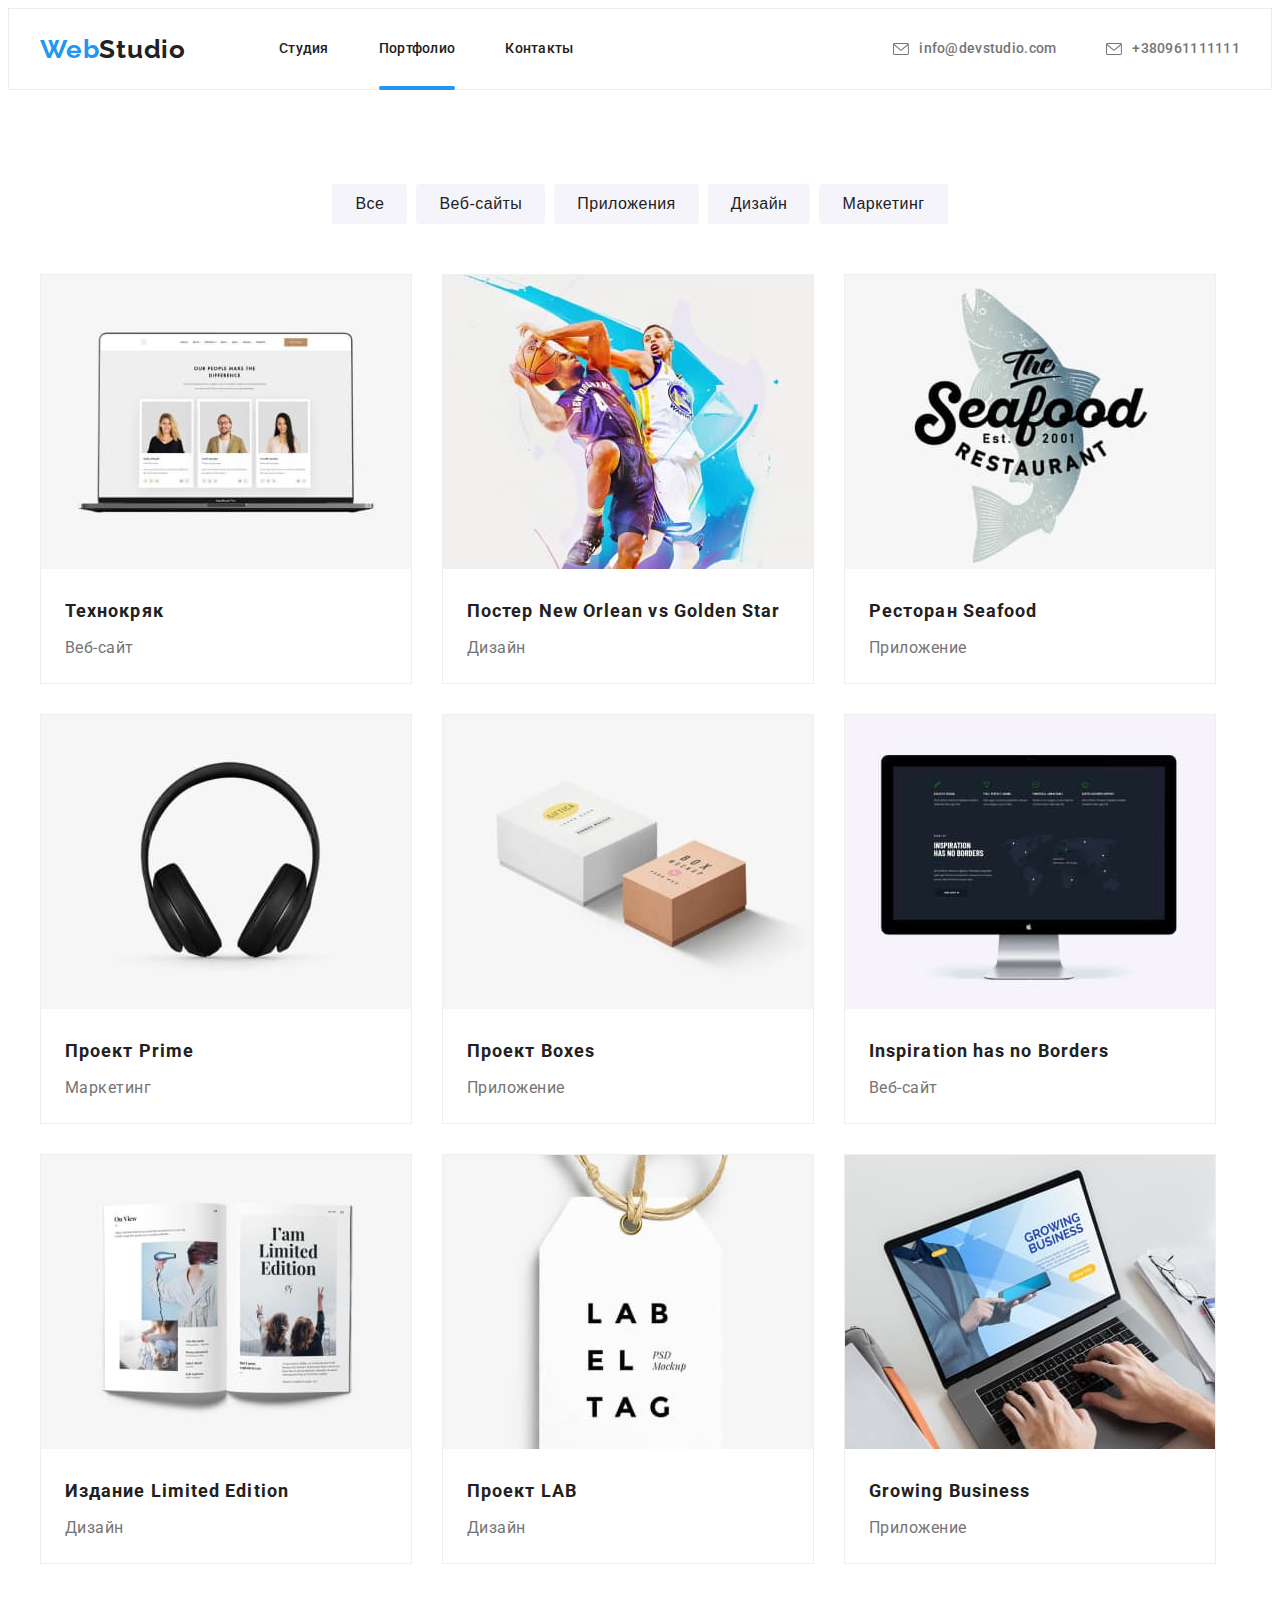
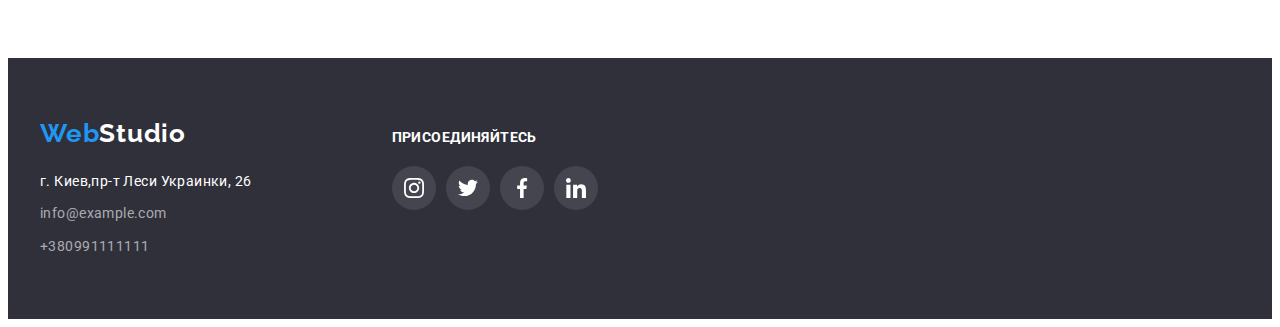
==== portfolio.html @ 0b971e5b "Copy past files." ====
<!DOCTYPE html>
<html lang="ru">

<head>
  <meta charset="UTF-8" />
  <meta http-equiv="X-UA-Compatible" content="IE=edge" />
  <meta name="viewport" content="width=device-width, initial-scale=1.0" />
  <title lang="ru">Портфолио</title>
  <link rel="stylesheet" href="https://cdnjs.cloudflare.com/ajax/libs/modern-normalize/1.1.0/modern-normalize.min.css"
    integrity="sha512-wpPYUAdjBVSE4KJnH1VR1HeZfpl1ub8YT/NKx4PuQ5NmX2tKuGu6U/JRp5y+Y8XG2tV+wKQpNHVUX03MfMFn9Q=="
    crossorigin="anonymous" referrerpolicy="no-referrer" />
  <link rel="preconnect" href="https://fonts.googleapis.com" />
  <link rel="preconnect" href="https://fonts.gstatic.com" crossorigin />
  <link href="https://fonts.googleapis.com/css2?family=Raleway:wght@700&family=Roboto:wght@400;500;700;900&display=swap"
    rel="stylesheet" />
  <link rel="stylesheet" href="./css/style.css" />
</head>

<body>
  <!----------------------HEADER---------------------------->
  <header class="header">
    <div class="container">
      <nav class="header-navigation">
        <a class="header-logo link" href="index.html">Web<span class="header-logo-studio">Studio</span></a>
        <ul class="header-list list">
          <li class="header-item">
            <a class="header-link link" href="index.html">Студия</a>
          </li>
          <li class="header-item">
            <a class="header-link link current" href="portfolio.html">Портфолио</a>
          </li>
          <li class="header-item">
            <a class="header-link link" href="">Контакты</a>
          </li>
        </ul>
      </nav>
      <ul class="header-right list">
        <li class="header-right-icon">
          <a href="mailto:info@example.com" class="header-right-link header-link link">
            <svg class="header-right-icon-svg" width="16px" height="12">
              <use href="./images/icon/icons.svg#icon-envelope"></use>
            </svg>
            info@devstudio.com
          </a>
        </li>
        <li class="header-right-icon">
          <a class="header-right-link header-link link" href="tel:+380991111111">
            <svg class="header-right-icon-svg" width="16" height="12">
              <use href="./images/icon/icons.svg#icon-envelope"></use>
            </svg>
            +380961111111</a>
        </li>
      </ul>
    </div>
  </header>


  <main>
    <section class="section">
      <div class="container">
        <h1 hidden>Портфолио</h1>
        <!----------------------PORTFOLIO - FILTER--------------------------->
        <div class="portfolio-filter">
          <ul class="portfolio-list list">
            <li class="portfolio-item">
              <button class="portfolio-filter-btn" type="button">Все</button>
            </li>
            <li class="portfolio-item">
              <button class="portfolio-filter-btn" type="button">
                Веб-сайты
              </button>
            </li>
            <li class="portfolio-item">
              <button class="portfolio-filter-btn" type="button">
                Приложения
              </button>
            </li>
            <li class="portfolio-item">
              <button class="portfolio-filter-btn" type="button">Дизайн</button>
            </li>
            <li class="portfolio-item">
              <button class="portfolio-filter-btn" type="button">
                Маркетинг
              </button>
            </li>
          </ul>
        </div>

        <!----------------------PORTFOLIO - PROJECTS--------------------------->
        <div class="portfolio-container">
          <ul class="portfolio-projects-list list">
            <li class="portfolio-projects-item">
              <a class="portfolio-projects-link link">
                <div class="portfolio-projects-overlay">
                  <img src="./images/port/port-tech.jpg" alt="Ноутбук с картинками" width="370" height="294" />
                  <p class="portfolio-projects-overlay-title">Технокряк это современная площадка распространения
                    коронавируса. Компании используют эту платформу для цифрового
                    шпионажа и атак на защищённые сервера конкурентов.</p>
                </div>
                <div class="portfolio-projects-des">
                  <h2 class="portfolio-projects-title">Технокряк</h2>
                  <p class="portfolio-projects-description">Веб-сайт</p>
                </div>
              </a>
            </li>
            <li class="portfolio-projects-item">
              <a class="portfolio-projects-link link">
                <div class="portfolio-projects-overlay">
                  <img src="./images/port/port-bask.jpg" alt="Баскетболисти с мячом на постере" width="370"
                    height="294" />
                  <p class="portfolio-projects-overlay-title">Технокряк это современная площадка распространения
                    коронавируса. Компании используют эту платформу для цифрового
                    шпионажа и атак на защищённые сервера конкурентов.</p>
                </div>
                <div class="portfolio-projects-des">
                  <h2 class="portfolio-projects-title">
                    Постер New Orlean vs Golden Star
                  </h2>
                  <p class="portfolio-projects-description">Дизайн</p>
                </div>
              </a>
            </li>
            <li class="portfolio-projects-item">
              <a class="portfolio-projects-link link">
                <div class="portfolio-projects-overlay">
                  <img src="./images/port/port-seafood.jpg" alt="Логотип ресторану" width="370" height="294" />
                  <p class="portfolio-projects-overlay-title">Технокряк это современная площадка распространения
                    коронавируса. Компании используют эту платформу для цифрового
                    шпионажа и атак на защищённые сервера конкурентов.</p>
                </div>
                <div class="portfolio-projects-des">
                  <h2 class="portfolio-projects-title">Ресторан Seafood</h2>
                  <p class="portfolio-projects-description">Приложение</p>
                </div>
              </a>
            </li>
            <li class="portfolio-projects-item">
              <a class="portfolio-projects-link link">
                <div class="portfolio-projects-overlay">
                  <img src="./images/port/port-head.jpg" alt="Наушники" width="370" height="294" />
                  <p class="portfolio-projects-overlay-title">Технокряк это современная площадка распространения
                    коронавируса. Компании используют эту платформу для цифрового
                    шпионажа и атак на защищённые сервера конкурентов.</p>
                </div>
                <div class="portfolio-projects-des">
                  <h2 class="portfolio-projects-title">Проект Prime</h2>
                  <p class="portfolio-projects-description">Маркетинг</p>
                </div>
              </a>
            </li>
            <li class="portfolio-projects-item">
              <a class="portfolio-projects-link link">
                <div class="portfolio-projects-overlay">
                  <img src="./images/port/port-box.jpg" alt="Две коробки" width="370" height="294" />
                  <p class="portfolio-projects-overlay-title">Технокряк это современная площадка распространения
                    коронавируса. Компании используют эту платформу для цифрового
                    шпионажа и атак на защищённые сервера конкурентов.</p>
                </div>
                <div class="portfolio-projects-des">
                  <h2 class="portfolio-projects-title">Проект Boxes</h2>
                  <p class="portfolio-projects-description">Приложение</p>
                </div>
              </a>
            </li>
            <li class="portfolio-projects-item">
              <a class="portfolio-projects-link link">
                <div class="portfolio-projects-overlay">
                  <img src="./images/port/port-comp.jpg" alt="Монитор компютера" width="370" height="294" />
                  <p class="portfolio-projects-overlay-title">Технокряк это современная площадка распространения
                    коронавируса. Компании используют эту платформу для цифрового
                    шпионажа и атак на защищённые сервера конкурентов.</p>
                </div>
                <div class="portfolio-projects-des">
                  <h2 class="portfolio-projects-title" lang="en">
                    Inspiration has no Borders
                  </h2>
                  <p class="portfolio-projects-description">Веб-сайт</p>
                </div>
              </a>
            </li>
            <li class="portfolio-projects-item">
              <a class="portfolio-projects-link link">
                <div class="portfolio-projects-overlay">
                  <img src="./images/port/port-book.jpg" alt="Розгорнутая книга" width="370" height="294" />
                  <p class="portfolio-projects-overlay-title">Технокряк это современная площадка распространения
                    коронавируса. Компании используют эту платформу для цифрового
                    шпионажа и атак на защищённые сервера конкурентов.</p>
                </div>
                <div class="portfolio-projects-des">
                  <h2 class="portfolio-projects-title" lang="en">
                    Издание Limited Edition
                  </h2>
                  <p class="portfolio-projects-description">Дизайн</p>
                </div>
              </a>
            </li>
            <li class="portfolio-projects-item">
              <a class="portfolio-projects-link link">
                <div class="portfolio-projects-overlay">
                  <img src="./images/port/port-lab.jpg" alt="Розгорнутая книга" width="370" height="294" />
                  <p class="portfolio-projects-overlay-title">Технокряк это современная площадка распространения
                    коронавируса. Компании используют эту платформу для цифрового
                    шпионажа и атак на защищённые сервера конкурентов.</p>
                </div>
                <div class="portfolio-projects-des">
                  <h2 class="portfolio-projects-title" lang="en">
                    Проект LAB
                  </h2>
                  <p class="portfolio-projects-description">Дизайн</p>
                </div>
              </a>
            </li>
            <li class="portfolio-projects-item">
              <a class="portfolio-projects-link link">
                <div class="portfolio-projects-overlay">
                  <img src="./images/port/port-grow.jpg" alt="Ноутбук с брайзером" width="370" height="294" />
                  <p class="portfolio-projects-overlay-title">Технокряк это современная площадка распространения
                    коронавируса. Компании используют эту платформу для цифрового
                    шпионажа и атак на защищённые сервера конкурентов.</p>
                </div>
                <div class="portfolio-projects-des">
                  <h2 class="portfolio-projects-title" lang="en">
                    Growing Business
                  </h2>
                  <p class="portfolio-projects-description">Приложение</p>
                </div>
              </a>
            </li>
          </ul>
        </div>
      </div>
      </div>
    </section>
  </main>
  <!----------------------FOOTER-------------------------->
  <footer class="footer">
    <div class="container">
      <div class="footer-address">
        <h2 hidden lang="ru">Контакты</h2>
        <a class="footer-logo link" href="index.html">Web<span class="footer-logo-studio">Studio</span></a>
        <address class="address">
          <ul class="footer-list-address list">
            <li class="footer-item">
              <a class="footer-address link" href="https://goo.gl/maps/ysLMHzsxWUq1JGbp9" target="_blank"
                rel="noopener noreferrer">г. Киев,пр-т Леси Украинки, 26</a>
            </li>
            <li class="footer-item">
              <a class="footer-email link" href="mailto:info@example.com">info@example.com</a>
            </li>
            <li class="footer-item">
              <a class="footer-tel link" href="tel:+380991111111">+380991111111</a>
            </li>
          </ul>
        </address>
      </div>
      <div class="footer-social-media">
        <h3 class="footer-social-title">Присоединяйтесь</h3>
        <ul class="footer-socials list socials-list">
          <li class="footer-socials-item">
            <a href="#" class="footer-socials-link link">
              <svg class="footer-socials-link-icon" with="20" height="20">
                <use href="./images/icon/icons.svg#icon-instagram"></use>
              </svg>
            </a>
          </li>
          <li class="footer-socials-item">
            <a href="#" class="footer-socials-link link">
              <svg class="footer-socials-link-icon" with="20" height="20">
                <use href="./images/icon/icons.svg#icon-twitter"></use>
              </svg>
            </a>
          </li>
          <li class="footer-socials-item">
            <a href="#" class="footer-socials-link link">
              <svg class="footer-socials-link-icon" with="20" height="20">
                <use href="./images/icon/icons.svg#icon-facebook"></use>
              </svg>
            </a>
          </li>
          <li class="footer-socials-item">
            <a href="#" class="footer-socials-link link">
              <svg class="footer-socials-link-icon" with="20" height="20">
                <use href="./images/icon/icons.svg#icon-linkedin"></use>
              </svg>
            </a>
          </li>
        </ul>
      </div>
    </div>
  </footer>
</body>

</html>
---- css/style.css ----
:root {
  --main-title-color: #ffffff;
  --secondary-title-color: #212121;
  --main-text-color: #757575;
  --accent-color: #2196f3;
  --line-bg-color: #ffffff;
  --bg-color: #2f303a;
  --section-whatdo-color: #e5e5e5;
  --section-ourteam-color: #f5f4fa;
  --only-white-color: #ffffff;
  --icon-first-color: #afb1b8;
  --modal-window-bd: rgba(0, 0, 0, 0.2);
  --what-to-do-card-bg: rgba(47, 48, 58, 0.8);
  --bc-social-icon-footer: rgba(255, 255, 255, 0.1);
  --portfolio-card-color: rgba(33, 150, 243, 0.9);
  --bg-hero-gradient: rgba(47, 48, 58, 0.4);
  --cards-shadow: 0px 1px 1px rgba(0, 0, 0, 0.12),
    0px 4px 4px rgba(0, 0, 0, 0.06), 1px 4px 6px rgba(0, 0, 0, 0.16);
}

body {
  font-family: "Roboto", sans-serif;
}

.container {
  width: 1200px;
  padding-left: 15px;
  padding-right: 15px;
  margin: 0 auto;
}

.section {
  padding-top: 94px;
  padding-bottom: 94px;
}

.container-header {
  padding-top: 0;
  padding-bottom: 0;
}

.container-pading-non {
  padding-top: 0;
}

p,
h1,
h2,
h3,
h4,
h5,
h6 {
  margin-top: 0;
  margin-bottom: 0;
}

.header-link.link.current::after {
  content: "";
  position: absolute;
  bottom: -1px;
  left: 0;
  width: 100%;
  height: 4px;
  border-radius: 2px;
  background-color: var(--accent-color);
}

ul {
  margin-top: 0;
  margin-bottom: 0;
  padding-left: 0;
}

.list {
  list-style: none;
}
.link {
  text-decoration: none;
}

/*----------------------HEADER----------------------------*/
.header {
  background: var(--line-bg-color);
  border: 1px solid #ececec;
}
.header .container {
  display: flex;
  align-items: center;
}

.header-navigation {
  display: flex;
  align-items: center;
}

.header-list {
  display: flex;
}
.header-item {
  position: relative;
}

.header-item:not(:last-child) {
  margin-right: 50px;
}

.header-logo {
  font-family: Raleway;
  font-style: normal;
  font-weight: bold;
  font-size: 26px;
  line-height: 1.19;
  letter-spacing: 0.03em;
  color: var(--accent-color);
  margin-right: 93px;
}
.header-logo-studio {
  font-family: Raleway;
  font-style: normal;
  font-weight: bold;
  font-size: 26px;
  line-height: 1.19;
  letter-spacing: 0.03em;
  color: var(--secondary-title-color);
}

.header-link {
  display: inline-block;
  font-weight: 500;
  font-size: 14px;
  line-height: 1.14;
  letter-spacing: 0.02em;
  color: var(--secondary-title-color);
  padding-top: 32px;
  padding-bottom: 32px;
  transition: color 250ms cubic-bezier(0.4, 0, 0.2, 1);
}
.header-link:hover,
.header-link:focus {
  color: var(--accent-color);
}

.header-right {
  display: flex;
  margin-left: auto;
}

.header-right > .header-right-icon:not(:last-child) {
  margin-right: 50px;
}

.header-right-link {
  display: flex;
  align-items: center;
  transition: color 250ms cubic-bezier(0.4, 0, 0.2, 1);
}

.header-right .header-right-link {
  color: var(--main-text-color);
}

.header-right-link:hover,
.header-right-link:focus {
  color: var(--accent-color);
}

.header-right-icon-svg {
  margin-right: 10px;
  fill: currentColor;
}

.header-mail {
  display: block;
  font-weight: 500;
  font-size: 14px;
  line-height: 1.14;
  letter-spacing: 0.02em;
  color: var(--main-text-color);
  margin-right: 50px;
  padding-top: 32px;
  padding-bottom: 32px;
}
.header-mail:hover,
.header-mail:focus {
  color: var(--accent-color);
}

.header-tel {
  display: block;
  font-weight: 500;
  font-size: 14px;
  line-height: 1.14;
  letter-spacing: 0.02em;
  color: var(--main-text-color);
  padding-top: 32px;
  padding-bottom: 32px;
}

/*----------------------HERO----------------------------*/

.hero {
  background: linear-gradient(var(--bg-hero-gradient), var(--bg-hero-gradient)),
    url(../images/hero/hero.jpg);
  background-color: var(--bg-color);
  max-width: 1600px;
  height: 600px;
  text-align: center;
  padding-top: 200px;
  padding-bottom: 200px;
  background-repeat: no-repeat;
  background-position: center;
  background-size: cover;
  margin: 0 auto;
}

.hero-title {
  font-weight: 900;
  font-size: 44px;
  line-height: 1.36;
  text-align: center;
  letter-spacing: 0.06em;
  text-transform: uppercase;
  color: var(--only-white-color);
  margin-bottom: 30px;
}

.hero-button {
  font-family: "Roboto";
  font-weight: bold;
  font-size: 16px;
  line-height: 1.87;
  text-align: center;
  letter-spacing: 0.06em;
  color: var(--only-white-color);
  padding: 10px 32px 10px 32px;
}
.btn {
  background: var(--accent-color);
  border-radius: 4px;
  border: 1px solid transparent;
}
.btn {
  cursor: pointer;
}
/*----------------------FEATURE----------------------------*/
.feature {
  padding-top: 94px;
  padding-bottom: 94px;
}
.feature-list {
  display: flex;
  align-items: center;
}

.feature-item {
  width: 270px;
  display: flex;
  flex-direction: column;
}
.feature-item:not(:last-child) {
  margin-right: 30px;
}
.feature-item-block {
  display: flex;
  align-items: center;
  background-color: #f5f4fa;
  margin-bottom: 30px;
  height: 120px;
}
.feature-item-icon {
  border-radius: 4px;
}

.feature-title {
  font-weight: bold;
  font-size: 14px;
  line-height: 16px;
  letter-spacing: 0.03em;
  text-transform: uppercase;
  color: var(--secondary-title-color);
  padding-bottom: 10px;
}
.feature-content {
  font-weight: normal;
  font-size: 14px;
  line-height: 1.71;
  letter-spacing: 0.03em;
  color: var(--main-text-color);
}

/*---------------WHAT TO DO---------------*/
.whatdo {
  padding-bottom: 94px;
}
.whatdo-list {
  display: flex;
}

.whatdo-item:not(:last-child) {
  margin-right: 30px;
}

.whatdo-title {
  font-weight: bold;
  font-size: 36px;
  line-height: 1.16;
  text-align: center;
  letter-spacing: 0.03em;
  color: var(--secondary-title-color);
  margin-bottom: 50px;
}

.whatdo-item {
  position: relative;
}

.whatdo-img {
  display: block;
  max-width: 100%;
  height: auto;
}

.whatdo-item-title {
  font-weight: bold;
  font-size: 14px;
  line-height: 1.14;
  text-align: center;
  letter-spacing: 0.03em;
  text-transform: uppercase;
  color: var(--only-white-color);
}

.whatdo-item-block {
  position: absolute;
  bottom: 0;
  width: 100%;
  display: flex;
  height: 70px;
  align-items: center;
  justify-content: center;
  background-color: var(--what-to-do-card-bg);
}

/*---------------OURTEAM------------------*/
.ourteam {
  background: var(--section-ourteam-color);
  padding-top: 94px;
  padding-bottom: 94px;
}
.ourteam-title {
  font-weight: bold;
  font-size: 36px;
  line-height: 1.16;
  text-align: center;
  letter-spacing: 0.03em;
  color: var(--secondary-title-color);
}

.ourteam-list {
  display: flex;
  padding-top: 50px;
}

.ourteam-item:not(:last-child) {
  margin-right: 30px;
}

.ourteam-item {
  background-color: var(--only-white-color);
}
.ourteam-img {
  border-radius: 0px;
}

.ourteam-description {
  padding-top: 30px;
  padding-bottom: 30px;
  box-shadow: var(--cards-shadow);
}

.ourteam-people {
  font-weight: 500;
  font-size: 16px;
  line-height: 1.18;
  text-align: center;
  letter-spacing: 0.03em;
  color: var(--secondary-title-color);
  padding-bottom: 10px;
}

.ourteam-position {
  font-weight: normal;
  font-size: 16px;
  line-height: 1.18;
  text-align: center;
  letter-spacing: 0.03em;
  color: var(--main-text-color);
  margin-bottom: 16px;
}

.socials-list {
  display: flex;
  justify-content: center;
}

.social-item {
  width: 44px;
  height: 44px;
}

.social-item:not(:last-child) {
  margin-right: 10px;
}

.social-link {
  width: 100%;
  height: 100%;
  display: flex;
  align-items: center;
  justify-content: center;
  border-radius: 50%;
  fill: #afb1b8;
  transition: background-color 250ms cubic-bezier(0.4, 0, 0.2, 1);
}

.social-link:hover,
.social-link:focus {
  background-color: var(--accent-color);
}

.social-link-icon {
  transition: fill 250ms cubic-bezier(0.4, 0, 0.2, 1);
}

.social-link:hover .social-link-icon,
.social-link:focus .social-link-icon {
  fill: var(--only-white-color);
}

/*---------------CUSTOMERS-----------*/
.customers {
  padding-top: 94px;
  padding-bottom: 94px;
}

.customers-title {
  font-weight: bold;
  font-size: 36px;
  line-height: 42px;
  text-align: center;
  letter-spacing: 0.03em;
  color: var(--secondary-title-color);
  margin-bottom: 50px;
}

.customers-list {
  display: flex;
  justify-content: center;
  align-items: center;
}

.customers-item:not(:last-child) {
  margin-right: 30px;
}

.customers-link {
  display: flex;
  justify-content: center;
  align-items: center;
  width: 170px;
  height: 92px;
  border: 1px solid var(--icon-first-color);
  border-radius: 4px;
  cursor: pointer;
  transition: border-color 250ms cubic-bezier(0.4, 0, 0.2, 1);
}
.customers-link-icon {
  fill: var(--icon-first-color);
  transition: fill 250ms cubic-bezier(0.4, 0, 0.2, 1);
}

.customers-link:hover,
.customers-link:focus {
  border-color: var(--accent-color);
  fill: var(--accent-color);
}
.customers-link-icon:focus,
.customers-link-icon:hover {
  fill: var(--accent-color);
  border-color: var(--accent-color);
}

.customers-link:hover .customers-link-icon,
.customers-link:focus .customers-link-icon {
  fill: var(--accent-color);
}

/*---------------FOOTER---------------*/

.footer {
  background: var(--bg-color);
  padding-top: 60px;
  padding-bottom: 60px;
}

.footer-logo {
  font-family: Raleway;
  font-style: normal;
  font-weight: bold;
  font-size: 26px;
  line-height: 1.19;
  letter-spacing: 0.03em;
  color: var(--accent-color);
}

.footer-logo-studio {
  font-family: Raleway;
  font-style: normal;
  font-weight: bold;
  font-size: 26px;
  line-height: 1.19;
  letter-spacing: 0.03em;
  color: var(--only-white-color);
}

.footer-list-address {
  margin-top: 20px;
}

.footer-item {
  margin-top: 9px;
}

.footer-address {
  font-style: normal;
  font-weight: normal;
  font-size: 14px;
  line-height: 1.71;
  letter-spacing: 0.03em;
  color: var(--only-white-color);
}

.footer-address:hover,
.footer-address:focus {
  color: var(--accent-color);
}

.footer-email {
  font-style: normal;
  font-weight: normal;
  font-size: 14px;
  line-height: 1.71;
  letter-spacing: 0.03em;
  color: rgba(255, 255, 255, 0.6);
  margin-top: 9px;
  transition: color 250ms cubic-bezier(0.4, 0, 0.2, 1);
}
.footer-email:hover,
.footer-email:focus {
  color: var(--accent-color);
}

.footer-tel {
  font-style: normal;
  font-weight: normal;
  font-size: 14px;
  line-height: 1.71;
  letter-spacing: 0.03em;
  color: rgba(255, 255, 255, 0.6);
  transition: color 250ms cubic-bezier(0.4, 0, 0.2, 1);
}

.footer-tel:hover,
.footer-tel:focus {
  color: var(--accent-color);
}

/*-------------FOOTER - SOCIAL MEDIA-------------*/
.footer .container {
  display: flex;
  align-items: baseline;
}
.footer-address {
  margin-right: 70px;
}

.footer-social-title {
  font-weight: 700;
  line-height: 1.14;
  letter-spacing: 0.03em;
  text-transform: uppercase;
  color: var(--only-white-color);
  margin-bottom: 20px;
  font-size: 14px;
}
.footer-socials {
  display: flex;
  justify-content: center;
}

.footer-socials-item {
  width: 44px;
  height: 44px;
}

.footer-socials-item:not(:last-child) {
  margin-right: 10px;
}

.footer-socials-link {
  width: 100%;
  height: 100%;
  display: flex;
  align-items: center;
  justify-content: center;
  border-radius: 50%;
  fill: var(--only-white-color);
  background-color: var(--bc-social-icon-footer);
  transition: background-color 250ms cubic-bezier(0.4, 0, 0.2, 1);
}

.footer-socials-link:hover,
.footer-socials-link:focus {
  background-color: var(--accent-color);
  filter: drop-shadow(0px 4px 4px rgba(0, 0, 0, 0.25));
  border-radius: 50%;
}

.footer-socials-link-icon {
  transition: fill 250ms cubic-bezier(0.4, 0, 0.2, 1);
}

.footer-socials-link:hover .footer-socials-link-icon,
.footer-socials-link:focus .footer-socials-link-icon {
  fill: var(--only-white-color);
}

/*-------------------PORTFOLIO - FILTER--------------------------------*/

.portfolio-list {
  display: flex;
  justify-content: center;
}

.portfolio-item:not(:last-child) {
  margin-right: 9px;
}
.portfolio-filter-btn {
  background: var(--section-ourteam-color);
  border-radius: 4px;
  font-weight: 500;
  font-size: 16px;
  line-height: 1.62;
  text-align: center;
  letter-spacing: 0.03em;
  color: var(--secondary-title-color);
  padding: 6px 22px;
  border: 1px solid transparent;
  cursor: pointer;
  transition: background-color, color 250ms cubic-bezier(0.4, 0, 0.2, 1);
}

.portfolio-filter-btn:focus,
.portfolio-filter-btn:hover {
  background-color: var(--accent-color);
  color: var(--only-white-color);
}

/*-------------------PORTFOLIO - PROJECTS--------------------------------*/
.portfolio-container {
  margin-left: auto;
  margin-right: auto;
  width: 1200px;
}

.portfolio-projects-list {
  padding-top: 50px;
  display: flex;
  flex-wrap: wrap;
  margin-top: -30px;
  margin-left: -30px;
}

.portfolio-projects-item {
  background: var(--only-white-color);
  border: 1px solid #eeeeee;
  box-sizing: border-box;
  margin-top: 30px;
  margin-left: 30px;
  flex-basis: calc (100% / 3 - 30px);
}

.portfolio-projects-link {
  cursor: pointer;
}

.portfolio-projects-link.link {
  display: inline-block;
  width: 100%;
  height: 100%;
  transition: box-shadow 250ms cubic-bezier(0.4, 0, 0.2, 1);
}

.portfolio-projects-link:hover,
.portfolio-projects-link:focus {
  box-shadow: var(--cards-shadow);
}

.portfolio-projects-overlay {
  position: relative;
  overflow: hidden;
}

.portfolio-projects-overlay-title {
  position: absolute;
  top: 0;
  left: 0;
  height: 100%;
  overflow: auto;
  transform: translateY(100%);

  transition: transform 250ms cubic-bezier(0.4, 0, 0.2, 1);
  padding: 63px 24px;
  font-weight: normal;
  font-size: 18px;
  line-height: 1.56;
  letter-spacing: 0.03em;
  color: var(--only-white-color);
  background-color: var(--portfolio-card-color);
}

.portfolio-projects-link:hover .portfolio-projects-overlay-title {
  transform: translateY(0%);
}

.portfolio-projects-des {
  padding: 20px 24px;
}
.portfolio-projects-title {
  font-weight: bold;
  font-size: 18px;
  line-height: 2;
  letter-spacing: 0.06em;
  color: var(--secondary-title-color);
}
.portfolio-projects-description {
  font-weight: normal;
  font-size: 16px;
  line-height: 1.87;
  letter-spacing: 0.03em;
  color: var(--main-text-color);
  margin-top: 4px;
}

/*-------------PORTFOLIO - PROJECTS----------*/
.backdrop {
  position: fixed;
  top: 0;
  left: 0;
  width: 100%;
  height: 100%;
  background-color: var(--modal-window-bd);
  opacity: 1;
  transition: opacity 250ms cubic-bezier(0.4, 0, 0.2, 1);
}

.backdrop.is-hidden {
  opacity: 0;
  visibility: visible;
  pointer-events: none;
}
.modal {
  position: absolute;
  top: 50%;
  left: 50%;
  transform: translate(-50%, -50%);
  width: 528px;
  height: 581px;
  background-color: #fff;
}

.modal-close-button {
  position: absolute;
  top: 8px;
  right: 8px;
  width: 30px;
  height: 30px;
  border: 1px solid rgba(0, 0, 0, 0.1);
  border-radius: 50%;
  background-color: var(--only-white-color);
  cursor: pointer;
}

.modal-close-icon {
  position: absolute;
  top: 50%;
  left: 50%;
  transform: translate(-50%, -50%);
  width: 18px;
  height: 18px;
}
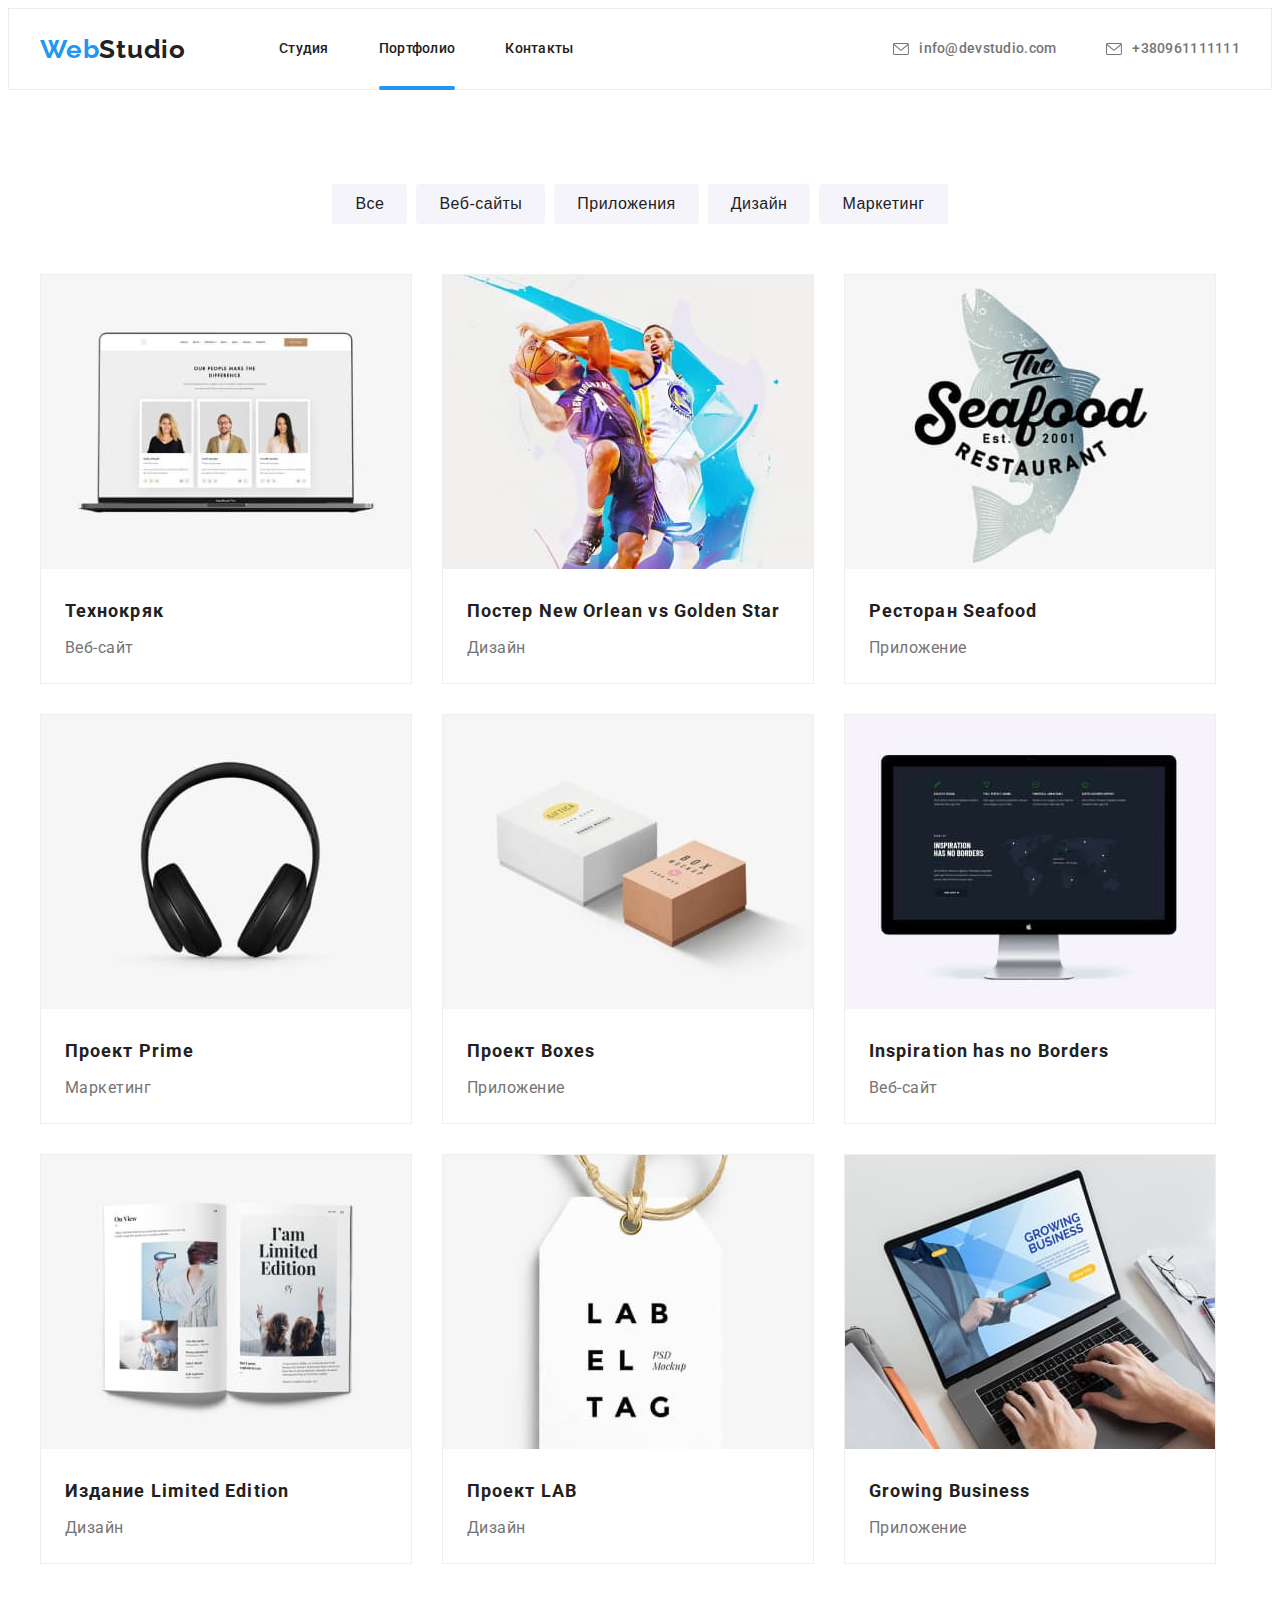
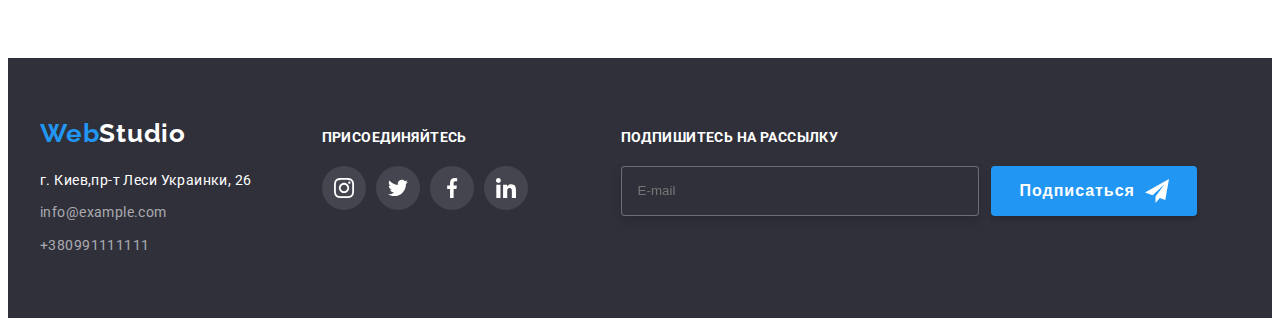
==== commit 9b282226: "The markup of the newsletter subscription form and all its elements in the footer has been completed" ====
--- a/portfolio.html
+++ b/portfolio.html
@@ -235,7 +235,7 @@
   <!----------------------FOOTER-------------------------->
   <footer class="footer">
     <div class="container">
-      <div class="footer-address">
+      <div class="footer-left-block">
         <h2 hidden lang="ru">Контакты</h2>
         <a class="footer-logo link" href="index.html">Web<span class="footer-logo-studio">Studio</span></a>
         <address class="address">
@@ -286,6 +286,20 @@
           </li>
         </ul>
       </div>
+      <div class="footer-malling">
+        <h3>Подпишитесь на рассылку</h3>
+        <form class="malling-submit">
+          <label class="malling-submit-label">
+            <input type="email" class="malling-form-input" name="mail" placeholder="E-mail" autocomplete="off">
+          </label>
+          <button type="submit" class="malling-form-button">
+            <span>Подписаться</span>
+            <svg width="24" height="24">
+              <use href="./images/icon/icons.svg#icon-send"></use>
+            </svg>
+          </button>
+        </form>
+      </div>
     </div>
   </footer>
 </body>
--- a/css/style.css
+++ b/css/style.css
@@ -576,12 +576,17 @@
 }
 
 /*-------------FOOTER - SOCIAL MEDIA-------------*/
+
 .footer .container {
   display: flex;
   align-items: baseline;
 }
-.footer-address {
+.footer-left-block {
   margin-right: 70px;
+}
+
+.footer-social-media {
+  margin-right: 93px;
 }
 
 .footer-social-title {
@@ -633,6 +638,69 @@
 .footer-socials-link:hover .footer-socials-link-icon,
 .footer-socials-link:focus .footer-socials-link-icon {
   fill: var(--only-white-color);
+}
+
+/*-------------FOOTER - MALLING-------------*/
+.footer h3 {
+  color: var(--main-title-color);
+  margin-bottom: 20px;
+  text-transform: uppercase;
+  font-size: 14px;
+  line-height: 1.14;
+  letter-spacing: 0.03em;
+  text-transform: uppercase;
+}
+
+.malling-submit {
+  display: flex;
+}
+
+.malling-submit-label {
+  display: flex;
+  flex-direction: column;
+}
+
+.malling-form-input {
+  margin-right: 12px;
+  padding-top: 15px;
+  padding-right: 16px;
+  padding-bottom: 15px;
+  padding-left: 16px;
+  width: 358px;
+  height: 50px;
+  color: rgba(255, 255, 255);
+  background-color: #2f303a;
+  border: 1px solid rgba(255, 255, 255, 0.3);
+  box-sizing: border-box;
+  filter: drop-shadow(0px 4px 4px rgba(0, 0, 0, 0.15));
+  border-radius: 4px;
+}
+
+.malling-form-button {
+  display: flex;
+  align-items: center;
+  text-align: center;
+  padding-top: 10px;
+  padding-right: 28px;
+  padding-bottom: 10px;
+  padding-left: 29px;
+  background-color: var(--accent-color);
+  color: var(--only-white-color);
+  background: var(--accent-color);
+  box-shadow: 0px 4px 4px rgb(0 0 0 / 15%);
+  border-radius: 4px;
+  font-weight: 700;
+  font-size: 16px;
+  line-height: 1.87;
+  letter-spacing: 0.06em;
+  border-radius: 4px;
+  border: none;
+}
+
+.malling-form-button svg {
+  margin-left: 10px;
+  background-color: var(--accent-color);
+  --color5: var(--only-white-color);
 }
 
 /*-------------------PORTFOLIO - FILTER--------------------------------*/
@@ -752,7 +820,7 @@
   margin-top: 4px;
 }
 
-/*-------------PORTFOLIO - PROJECTS----------*/
+/*-------------MODAL - WINDOW----------*/
 .backdrop {
   position: fixed;
   top: 0;
@@ -774,9 +842,13 @@
   top: 50%;
   left: 50%;
   transform: translate(-50%, -50%);
-  width: 528px;
-  height: 581px;
-  background-color: #fff;
+  min-width: 528px;
+  min-height: 581px;
+  padding: 40px;
+  box-shadow: 0px 1px 3px rgb(0 0 0 / 12%), 0px 1px 1px rgb(0 0 0 / 14%),
+    0px 2px 1px rgb(0 0 0 / 20%);
+  border-radius: 4px;
+  background-color: var(--main-title-color);
 }
 
 .modal-close-button {
@@ -799,3 +871,157 @@
   width: 18px;
   height: 18px;
 }
+
+.form {
+  display: flex;
+  flex-direction: column;
+}
+
+.form h2 {
+  margin-bottom: 12px;
+  font-weight: 700;
+  font-size: 20px;
+  line-height: 23px;
+  text-align: center;
+  letter-spacing: 0.03em;
+  color: var(--secondary-title-color);
+}
+
+.inputs {
+  margin-bottom: 20px;
+}
+
+.checkbox {
+  align-self: center;
+}
+.form-label {
+  position: relative;
+  display: flex;
+  flex-direction: column;
+  margin-bottom: 10px;
+}
+
+.form-label span {
+  margin-bottom: 4px;
+  font-weight: 400;
+  font-size: 12px;
+  line-height: 1.16;
+  letter-spacing: 0.01em;
+  color: var(--main-text-color);
+}
+
+.form-input {
+  padding-top: 12px;
+  padding-bottom: 12px;
+  padding-left: 42px;
+  border: 1px solid rgba(33, 33, 33, 0.2);
+  box-sizing: border-box;
+  border-radius: 4px;
+  cursor: pointer;
+  font-size: 16px;
+  transition-duration: 250ms;
+  transition-timing-function: cubic-bezier(0.4, 0, 0.2, 1);
+}
+
+.form-label svg {
+  position: absolute;
+  bottom: 13.5px;
+  left: 12px;
+  fill: var(--secondary-title-color);
+}
+
+.checkbox {
+  align-self: center;
+}
+
+.checkbox-label {
+  display: flex;
+  align-items: center;
+  margin-bottom: 30px;
+}
+.checkbox-input {
+  position: absolute;
+  width: 1px;
+  height: 1px;
+  margin: -1px;
+  border: 0;
+  padding: 0;
+  clip: rect(0 0 0 0);
+  overflow: hidden;
+}
+
+.checkbox-input + svg {
+  display: inline-block;
+  margin-right: 7px;
+  height: 15px;
+  width: 16px;
+  background-color: var(--only-white-color);
+
+  border-radius: 2px;
+  transition-duration: 250ms;
+  transition-timing-function: cubic-bezier(0.4, 0, 0.2, 1);
+}
+.checkbox span {
+  align-self: center;
+  font-weight: 400;
+  font-size: 14px;
+  line-height: 1.71;
+  letter-spacing: 0.03em;
+  color: var(--auxiliary-text-color);
+}
+.form-button {
+  display: flex;
+  align-items: center;
+  text-align: center;
+  padding-top: 10px;
+  padding-bottom: 10px;
+  background-color: var(--accent-color);
+  color: var(--main-title-color);
+  background: var(--accent-color);
+  box-shadow: 0px 4px 4px rgb(0 0 0 / 15%);
+  border-radius: 4px;
+  font-weight: 700;
+  font-size: 16px;
+  line-height: 1.87;
+  letter-spacing: 0.06em;
+  border-radius: 4px;
+  border: none;
+  align-self: center;
+  padding-right: 55px;
+  padding-left: 56px;
+}
+
+.form-button:hover,
+.form-button:focus {
+  background: var(--accent-color);
+  box-shadow: 0px 4px 4px rgb(0 0 0 / 15%);
+  border-radius: 4px;
+  cursor: pointer;
+}
+
+.modal input:focus,
+.modal textarea:focus {
+  border-color: var(--accent-color);
+  outline: none;
+  cursor: pointer;
+  transition-duration: 250ms;
+  transition-timing-function: cubic-bezier(0.4, 0, 0.2, 1);
+}
+
+.modal input:focus ~ svg {
+  fill: var(--accent-color);
+  cursor: pointer;
+  transition-duration: 250ms;
+  transition-timing-function: cubic-bezier(0.4, 0, 0.2, 1);
+}
+
+.checkbox-input:checked + svg {
+  background-color: var(--accent-color);
+  background-image: url(../images/icon/icon-check.svg);
+  background-size: contain;
+  background-origin: border-box;
+  border-color: transparent;
+  border-radius: 2px;
+  transition-duration: 250ms;
+  transition-timing-function: cubic-bezier(0.4, 0, 0.2, 1);
+}
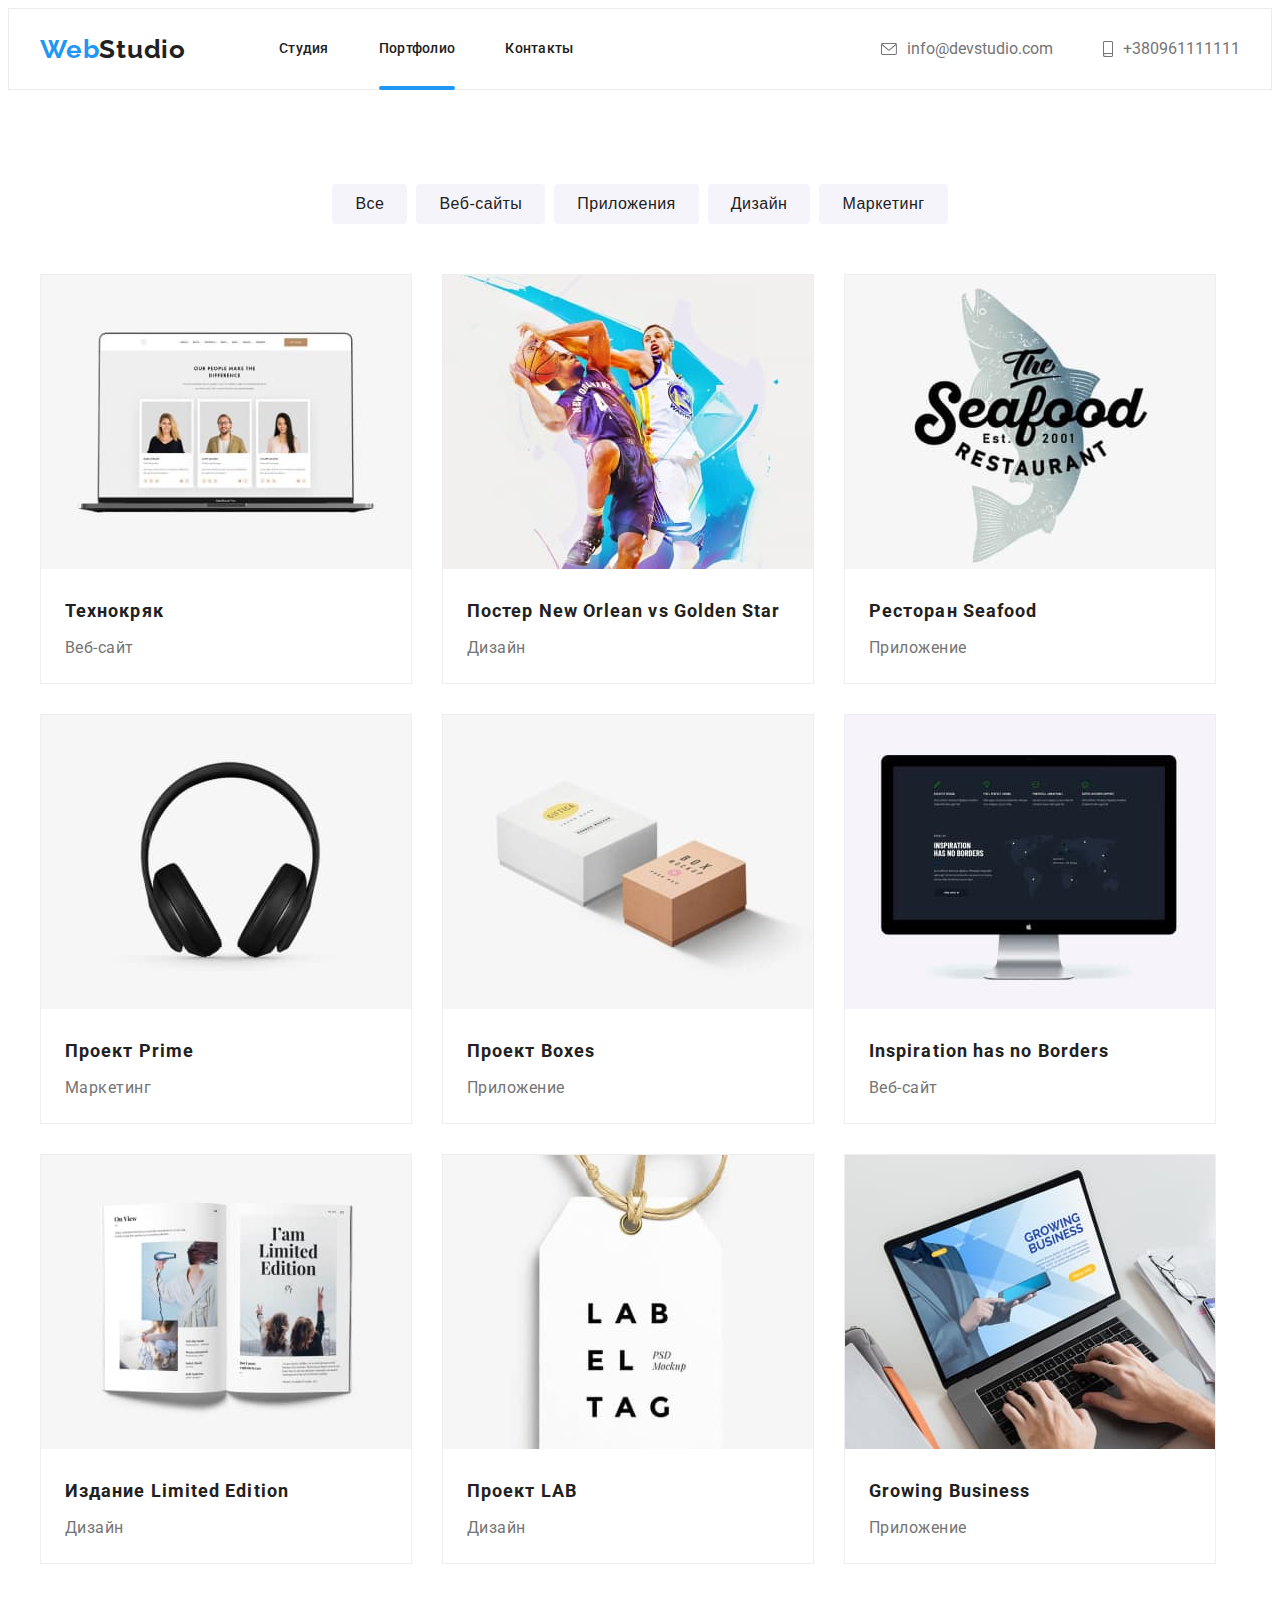
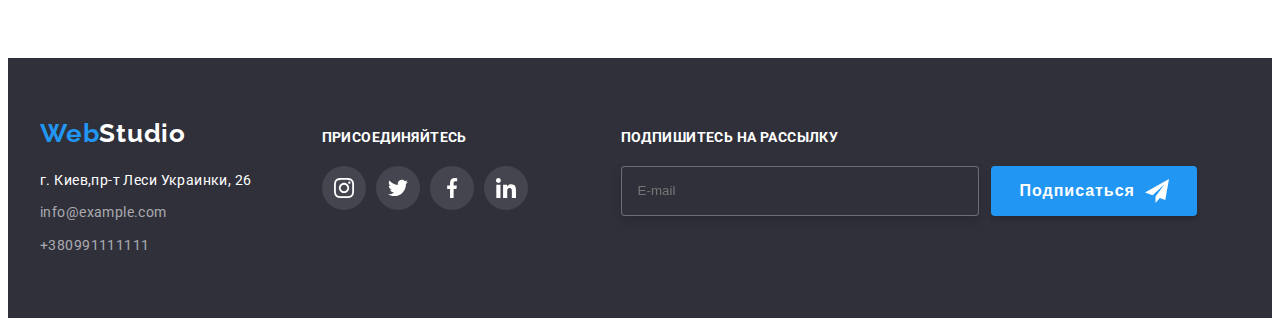
==== commit b5abc6eb: "Correct naming of block classes according to the BEM methodology." ====
--- a/portfolio.html
+++ b/portfolio.html
@@ -20,33 +20,33 @@
   <!----------------------HEADER---------------------------->
   <header class="header">
     <div class="container">
-      <nav class="header-navigation">
-        <a class="header-logo link" href="index.html">Web<span class="header-logo-studio">Studio</span></a>
-        <ul class="header-list list">
-          <li class="header-item">
-            <a class="header-link link" href="index.html">Студия</a>
-          </li>
-          <li class="header-item">
-            <a class="header-link link current" href="portfolio.html">Портфолио</a>
-          </li>
-          <li class="header-item">
-            <a class="header-link link" href="">Контакты</a>
+      <nav class="navigation">
+        <a class="navigation__logo link" href="index.html">Web<span class="navigation__text">Studio</span></a>
+        <ul class="navigation__list list">
+          <li class="navigation__item">
+            <a class="navigation__link link" href="index.html">Студия</a>
+          </li>
+          <li class="navigation__item">
+            <a class="navigation__link link current" href="portfolio.html">Портфолио</a>
+          </li>
+          <li class="navigation__item">
+            <a class="navigation__link link" href="">Контакты</a>
           </li>
         </ul>
       </nav>
-      <ul class="header-right list">
-        <li class="header-right-icon">
-          <a href="mailto:info@example.com" class="header-right-link header-link link">
-            <svg class="header-right-icon-svg" width="16px" height="12">
+      <ul class="contact-nav list">
+        <li class="contact-nav__item">
+          <a href="mailto:info@example.com" class="contact-nav__link link">
+            <svg class="contact-nav__icon" width="16px" height="12">
               <use href="./images/icon/icons.svg#icon-envelope"></use>
             </svg>
             info@devstudio.com
           </a>
         </li>
-        <li class="header-right-icon">
-          <a class="header-right-link header-link link" href="tel:+380991111111">
-            <svg class="header-right-icon-svg" width="16" height="12">
-              <use href="./images/icon/icons.svg#icon-envelope"></use>
+        <li class="contact-nav__item">
+          <a class="contact-nav__link link" href="tel:+380991111111">
+            <svg class="contact-nav__icon" width="10" height="16">
+              <use href="./images/icon/icons.svg#icon-smartphone"></use>
             </svg>
             +380961111111</a>
         </li>
@@ -61,25 +61,25 @@
         <h1 hidden>Портфолио</h1>
         <!----------------------PORTFOLIO - FILTER--------------------------->
         <div class="portfolio-filter">
-          <ul class="portfolio-list list">
-            <li class="portfolio-item">
-              <button class="portfolio-filter-btn" type="button">Все</button>
-            </li>
-            <li class="portfolio-item">
-              <button class="portfolio-filter-btn" type="button">
+          <ul class="portfolio-filter__list list">
+            <li class="portfolio-filter__item">
+              <button class="portfolio-filter__btn" type="button">Все</button>
+            </li>
+            <li class="portfolio-filter__item">
+              <button class="portfolio-filter__btn" type="button">
                 Веб-сайты
               </button>
             </li>
-            <li class="portfolio-item">
-              <button class="portfolio-filter-btn" type="button">
+            <li class="portfolio-filter__item">
+              <button class="portfolio-filter__btn" type="button">
                 Приложения
               </button>
             </li>
-            <li class="portfolio-item">
-              <button class="portfolio-filter-btn" type="button">Дизайн</button>
-            </li>
-            <li class="portfolio-item">
-              <button class="portfolio-filter-btn" type="button">
+            <li class="portfolio-filter__item">
+              <button class="portfolio-filter__btn" type="button">Дизайн</button>
+            </li>
+            <li class="portfolio-filter__item">
+              <button class="portfolio-filter__btn" type="button">
                 Маркетинг
               </button>
             </li>
@@ -87,142 +87,142 @@
         </div>
 
         <!----------------------PORTFOLIO - PROJECTS--------------------------->
-        <div class="portfolio-container">
-          <ul class="portfolio-projects-list list">
-            <li class="portfolio-projects-item">
-              <a class="portfolio-projects-link link">
-                <div class="portfolio-projects-overlay">
+        <div class="portfolio__container">
+          <ul class="portfolio-projects__list list">
+            <li class="portfolio-projects__item">
+              <a class="portfolio-projects__link link">
+                <div class="portfolio-projects__overlay">
                   <img src="./images/port/port-tech.jpg" alt="Ноутбук с картинками" width="370" height="294" />
-                  <p class="portfolio-projects-overlay-title">Технокряк это современная площадка распространения
-                    коронавируса. Компании используют эту платформу для цифрового
-                    шпионажа и атак на защищённые сервера конкурентов.</p>
-                </div>
-                <div class="portfolio-projects-des">
-                  <h2 class="portfolio-projects-title">Технокряк</h2>
-                  <p class="portfolio-projects-description">Веб-сайт</p>
-                </div>
-              </a>
-            </li>
-            <li class="portfolio-projects-item">
-              <a class="portfolio-projects-link link">
-                <div class="portfolio-projects-overlay">
+                  <p class="portfolio-projects__subtitle">Технокряк это современная площадка распространения
+                    коронавируса. Компании используют эту платформу для цифрового
+                    шпионажа и атак на защищённые сервера конкурентов.</p>
+                </div>
+                <div class="portfolio-projects__sector">
+                  <h2 class="portfolio-projects__title">Технокряк</h2>
+                  <p class="portfolio-projects__type">Веб-сайт</p>
+                </div>
+              </a>
+            </li>
+            <li class="portfolio-projects__item">
+              <a class="portfolio-projects__link link">
+                <div class="portfolio-projects__overlay">
                   <img src="./images/port/port-bask.jpg" alt="Баскетболисти с мячом на постере" width="370"
                     height="294" />
-                  <p class="portfolio-projects-overlay-title">Технокряк это современная площадка распространения
-                    коронавируса. Компании используют эту платформу для цифрового
-                    шпионажа и атак на защищённые сервера конкурентов.</p>
-                </div>
-                <div class="portfolio-projects-des">
-                  <h2 class="portfolio-projects-title">
+                  <p class="portfolio-projects__subtitle">Технокряк это современная площадка распространения
+                    коронавируса. Компании используют эту платформу для цифрового
+                    шпионажа и атак на защищённые сервера конкурентов.</p>
+                </div>
+                <div class="portfolio-projects__sector">
+                  <h2 class="portfolio-projects__title">
                     Постер New Orlean vs Golden Star
                   </h2>
-                  <p class="portfolio-projects-description">Дизайн</p>
-                </div>
-              </a>
-            </li>
-            <li class="portfolio-projects-item">
-              <a class="portfolio-projects-link link">
-                <div class="portfolio-projects-overlay">
+                  <p class="portfolio-projects__type">Дизайн</p>
+                </div>
+              </a>
+            </li>
+            <li class="portfolio-projects__item">
+              <a class="portfolio-projects__link link">
+                <div class="portfolio-projects__overlay">
                   <img src="./images/port/port-seafood.jpg" alt="Логотип ресторану" width="370" height="294" />
-                  <p class="portfolio-projects-overlay-title">Технокряк это современная площадка распространения
-                    коронавируса. Компании используют эту платформу для цифрового
-                    шпионажа и атак на защищённые сервера конкурентов.</p>
-                </div>
-                <div class="portfolio-projects-des">
-                  <h2 class="portfolio-projects-title">Ресторан Seafood</h2>
-                  <p class="portfolio-projects-description">Приложение</p>
-                </div>
-              </a>
-            </li>
-            <li class="portfolio-projects-item">
-              <a class="portfolio-projects-link link">
-                <div class="portfolio-projects-overlay">
+                  <p class="portfolio-projects__subtitle">Технокряк это современная площадка распространения
+                    коронавируса. Компании используют эту платформу для цифрового
+                    шпионажа и атак на защищённые сервера конкурентов.</p>
+                </div>
+                <div class="portfolio-projects__sector">
+                  <h2 class="portfolio-projects__title">Ресторан Seafood</h2>
+                  <p class="portfolio-projects__type">Приложение</p>
+                </div>
+              </a>
+            </li>
+            <li class="portfolio-projects__item">
+              <a class="portfolio-projects__link link">
+                <div class="portfolio-projects__overlay">
                   <img src="./images/port/port-head.jpg" alt="Наушники" width="370" height="294" />
-                  <p class="portfolio-projects-overlay-title">Технокряк это современная площадка распространения
-                    коронавируса. Компании используют эту платформу для цифрового
-                    шпионажа и атак на защищённые сервера конкурентов.</p>
-                </div>
-                <div class="portfolio-projects-des">
-                  <h2 class="portfolio-projects-title">Проект Prime</h2>
-                  <p class="portfolio-projects-description">Маркетинг</p>
-                </div>
-              </a>
-            </li>
-            <li class="portfolio-projects-item">
-              <a class="portfolio-projects-link link">
-                <div class="portfolio-projects-overlay">
+                  <p class="portfolio-projects__subtitle">Технокряк это современная площадка распространения
+                    коронавируса. Компании используют эту платформу для цифрового
+                    шпионажа и атак на защищённые сервера конкурентов.</p>
+                </div>
+                <div class="portfolio-projects__sector">
+                  <h2 class="portfolio-projects__title">Проект Prime</h2>
+                  <p class="portfolio-projects__type">Маркетинг</p>
+                </div>
+              </a>
+            </li>
+            <li class="portfolio-projects__item">
+              <a class="portfolio-projects__link link">
+                <div class="portfolio-projects__overlay">
                   <img src="./images/port/port-box.jpg" alt="Две коробки" width="370" height="294" />
-                  <p class="portfolio-projects-overlay-title">Технокряк это современная площадка распространения
-                    коронавируса. Компании используют эту платформу для цифрового
-                    шпионажа и атак на защищённые сервера конкурентов.</p>
-                </div>
-                <div class="portfolio-projects-des">
-                  <h2 class="portfolio-projects-title">Проект Boxes</h2>
-                  <p class="portfolio-projects-description">Приложение</p>
-                </div>
-              </a>
-            </li>
-            <li class="portfolio-projects-item">
-              <a class="portfolio-projects-link link">
-                <div class="portfolio-projects-overlay">
+                  <p class="portfolio-projects__subtitle">Технокряк это современная площадка распространения
+                    коронавируса. Компании используют эту платформу для цифрового
+                    шпионажа и атак на защищённые сервера конкурентов.</p>
+                </div>
+                <div class="portfolio-projects__sector">
+                  <h2 class="portfolio-projects__title">Проект Boxes</h2>
+                  <p class="portfolio-projects__type">Приложение</p>
+                </div>
+              </a>
+            </li>
+            <li class="portfolio-projects__item">
+              <a class="portfolio-projects__link link">
+                <div class="portfolio-projects__overlay">
                   <img src="./images/port/port-comp.jpg" alt="Монитор компютера" width="370" height="294" />
-                  <p class="portfolio-projects-overlay-title">Технокряк это современная площадка распространения
-                    коронавируса. Компании используют эту платформу для цифрового
-                    шпионажа и атак на защищённые сервера конкурентов.</p>
-                </div>
-                <div class="portfolio-projects-des">
-                  <h2 class="portfolio-projects-title" lang="en">
+                  <p class="portfolio-projects__subtitle">Технокряк это современная площадка распространения
+                    коронавируса. Компании используют эту платформу для цифрового
+                    шпионажа и атак на защищённые сервера конкурентов.</p>
+                </div>
+                <div class="portfolio-projects__sector">
+                  <h2 class="portfolio-projects__title" lang="en">
                     Inspiration has no Borders
                   </h2>
-                  <p class="portfolio-projects-description">Веб-сайт</p>
-                </div>
-              </a>
-            </li>
-            <li class="portfolio-projects-item">
-              <a class="portfolio-projects-link link">
-                <div class="portfolio-projects-overlay">
+                  <p class="portfolio-projects__type">Веб-сайт</p>
+                </div>
+              </a>
+            </li>
+            <li class="portfolio-projects__item">
+              <a class="portfolio-projects__link link">
+                <div class="portfolio-projects__overlay">
                   <img src="./images/port/port-book.jpg" alt="Розгорнутая книга" width="370" height="294" />
-                  <p class="portfolio-projects-overlay-title">Технокряк это современная площадка распространения
-                    коронавируса. Компании используют эту платформу для цифрового
-                    шпионажа и атак на защищённые сервера конкурентов.</p>
-                </div>
-                <div class="portfolio-projects-des">
-                  <h2 class="portfolio-projects-title" lang="en">
+                  <p class="portfolio-projects__subtitle">Технокряк это современная площадка распространения
+                    коронавируса. Компании используют эту платформу для цифрового
+                    шпионажа и атак на защищённые сервера конкурентов.</p>
+                </div>
+                <div class="portfolio-projects__sector">
+                  <h2 class="portfolio-projects__title" lang="en">
                     Издание Limited Edition
                   </h2>
-                  <p class="portfolio-projects-description">Дизайн</p>
-                </div>
-              </a>
-            </li>
-            <li class="portfolio-projects-item">
-              <a class="portfolio-projects-link link">
-                <div class="portfolio-projects-overlay">
+                  <p class="portfolio-projects__type">Дизайн</p>
+                </div>
+              </a>
+            </li>
+            <li class="portfolio-projects__item">
+              <a class="portfolio-projects__link link">
+                <div class="portfolio-projects__overlay">
                   <img src="./images/port/port-lab.jpg" alt="Розгорнутая книга" width="370" height="294" />
-                  <p class="portfolio-projects-overlay-title">Технокряк это современная площадка распространения
-                    коронавируса. Компании используют эту платформу для цифрового
-                    шпионажа и атак на защищённые сервера конкурентов.</p>
-                </div>
-                <div class="portfolio-projects-des">
-                  <h2 class="portfolio-projects-title" lang="en">
+                  <p class="portfolio-projects__subtitle">Технокряк это современная площадка распространения
+                    коронавируса. Компании используют эту платформу для цифрового
+                    шпионажа и атак на защищённые сервера конкурентов.</p>
+                </div>
+                <div class="portfolio-projects__sector">
+                  <h2 class="portfolio-projects__title" lang="en">
                     Проект LAB
                   </h2>
-                  <p class="portfolio-projects-description">Дизайн</p>
-                </div>
-              </a>
-            </li>
-            <li class="portfolio-projects-item">
-              <a class="portfolio-projects-link link">
-                <div class="portfolio-projects-overlay">
+                  <p class="portfolio-projects__type">Дизайн</p>
+                </div>
+              </a>
+            </li>
+            <li class="portfolio-projects__item">
+              <a class="portfolio-projects__link link">
+                <div class="portfolio-projects__overlay">
                   <img src="./images/port/port-grow.jpg" alt="Ноутбук с брайзером" width="370" height="294" />
-                  <p class="portfolio-projects-overlay-title">Технокряк это современная площадка распространения
-                    коронавируса. Компании используют эту платформу для цифрового
-                    шпионажа и атак на защищённые сервера конкурентов.</p>
-                </div>
-                <div class="portfolio-projects-des">
-                  <h2 class="portfolio-projects-title" lang="en">
+                  <p class="portfolio-projects__subtitle">Технокряк это современная площадка распространения
+                    коронавируса. Компании используют эту платформу для цифрового
+                    шпионажа и атак на защищённые сервера конкурентов.</p>
+                </div>
+                <div class="portfolio-projects__sector">
+                  <h2 class="portfolio-projects__title" lang="en">
                     Growing Business
                   </h2>
-                  <p class="portfolio-projects-description">Приложение</p>
+                  <p class="portfolio-projects__type">Приложение</p>
                 </div>
               </a>
             </li>
@@ -235,51 +235,51 @@
   <!----------------------FOOTER-------------------------->
   <footer class="footer">
     <div class="container">
-      <div class="footer-left-block">
+      <div class="footer-contact">
         <h2 hidden lang="ru">Контакты</h2>
-        <a class="footer-logo link" href="index.html">Web<span class="footer-logo-studio">Studio</span></a>
+        <a class="footer__logo link" href="index.html">Web<span class="footer__text">Studio</span></a>
         <address class="address">
-          <ul class="footer-list-address list">
-            <li class="footer-item">
-              <a class="footer-address link" href="https://goo.gl/maps/ysLMHzsxWUq1JGbp9" target="_blank"
+          <ul class="footer__list-address list">
+            <li class="footer__item">
+              <a class="footer__address link" href="https://goo.gl/maps/ysLMHzsxWUq1JGbp9" target="_blank"
                 rel="noopener noreferrer">г. Киев,пр-т Леси Украинки, 26</a>
             </li>
-            <li class="footer-item">
-              <a class="footer-email link" href="mailto:info@example.com">info@example.com</a>
-            </li>
-            <li class="footer-item">
-              <a class="footer-tel link" href="tel:+380991111111">+380991111111</a>
+            <li class="footer__item">
+              <a class="footer__email link" href="mailto:info@example.com">info@example.com</a>
+            </li>
+            <li class="footer__item">
+              <a class="footer__tel link" href="tel:+380991111111">+380991111111</a>
             </li>
           </ul>
         </address>
       </div>
-      <div class="footer-social-media">
-        <h3 class="footer-social-title">Присоединяйтесь</h3>
-        <ul class="footer-socials list socials-list">
-          <li class="footer-socials-item">
-            <a href="#" class="footer-socials-link link">
-              <svg class="footer-socials-link-icon" with="20" height="20">
+      <div class="footer-social">
+        <h3 class="footer-social__title">Присоединяйтесь</h3>
+        <ul class="footer-social__list list socials-list">
+          <li class="footer-socials__item">
+            <a href="#" class="footer-socials__link link">
+              <svg class="footer-socials__icon" with="20" height="20">
                 <use href="./images/icon/icons.svg#icon-instagram"></use>
               </svg>
             </a>
           </li>
-          <li class="footer-socials-item">
-            <a href="#" class="footer-socials-link link">
-              <svg class="footer-socials-link-icon" with="20" height="20">
+          <li class="footer-socials__item">
+            <a href="#" class="footer-socials__link link">
+              <svg class="footer-socials__icon" with="20" height="20">
                 <use href="./images/icon/icons.svg#icon-twitter"></use>
               </svg>
             </a>
           </li>
-          <li class="footer-socials-item">
-            <a href="#" class="footer-socials-link link">
-              <svg class="footer-socials-link-icon" with="20" height="20">
+          <li class="footer-socials__item">
+            <a href="#" class="footer-socials__link link">
+              <svg class="footer-socials__icon" with="20" height="20">
                 <use href="./images/icon/icons.svg#icon-facebook"></use>
               </svg>
             </a>
           </li>
-          <li class="footer-socials-item">
-            <a href="#" class="footer-socials-link link">
-              <svg class="footer-socials-link-icon" with="20" height="20">
+          <li class="footer-socials__item">
+            <a href="#" class="footer-socials__link link">
+              <svg class="footer-socials__icon" with="20" height="20">
                 <use href="./images/icon/icons.svg#icon-linkedin"></use>
               </svg>
             </a>
@@ -289,10 +289,10 @@
       <div class="footer-malling">
         <h3>Подпишитесь на рассылку</h3>
         <form class="malling-submit">
-          <label class="malling-submit-label">
-            <input type="email" class="malling-form-input" name="mail" placeholder="E-mail" autocomplete="off">
+          <label class="malling-submit__label">
+            <input type="email" class="malling-submit__input" name="mail" placeholder="E-mail" autocomplete="off">
           </label>
-          <button type="submit" class="malling-form-button">
+          <button type="submit" class="malling-submit__button">
             <span>Подписаться</span>
             <svg width="24" height="24">
               <use href="./images/icon/icons.svg#icon-send"></use>
--- a/css/style.css
+++ b/css/style.css
@@ -39,10 +39,6 @@
   padding-bottom: 0;
 }
 
-.container-pading-non {
-  padding-top: 0;
-}
-
 p,
 h1,
 h2,
@@ -54,7 +50,7 @@
   margin-bottom: 0;
 }
 
-.header-link.link.current::after {
+.navigation__link.link.current::after {
   content: "";
   position: absolute;
   bottom: -1px;
@@ -88,23 +84,23 @@
   align-items: center;
 }
 
-.header-navigation {
-  display: flex;
-  align-items: center;
-}
-
-.header-list {
-  display: flex;
-}
-.header-item {
+.navigation {
+  display: flex;
+  align-items: center;
+}
+
+.navigation__list {
+  display: flex;
+}
+.navigation__item {
   position: relative;
 }
 
-.header-item:not(:last-child) {
+.navigation__item:not(:last-child) {
   margin-right: 50px;
 }
 
-.header-logo {
+.navigation__logo {
   font-family: Raleway;
   font-style: normal;
   font-weight: bold;
@@ -114,7 +110,7 @@
   color: var(--accent-color);
   margin-right: 93px;
 }
-.header-logo-studio {
+.navigation__text {
   font-family: Raleway;
   font-style: normal;
   font-weight: bold;
@@ -124,7 +120,7 @@
   color: var(--secondary-title-color);
 }
 
-.header-link {
+.navigation__link {
   display: inline-block;
   font-weight: 500;
   font-size: 14px;
@@ -135,36 +131,36 @@
   padding-bottom: 32px;
   transition: color 250ms cubic-bezier(0.4, 0, 0.2, 1);
 }
-.header-link:hover,
-.header-link:focus {
+.navigation__link:hover,
+.navigation__link:focus {
   color: var(--accent-color);
 }
 
-.header-right {
+.contact-nav {
   display: flex;
   margin-left: auto;
 }
 
-.header-right > .header-right-icon:not(:last-child) {
+.contact-nav > .contact-nav__item:not(:last-child) {
   margin-right: 50px;
 }
 
-.header-right-link {
+.contact-nav__link {
   display: flex;
   align-items: center;
   transition: color 250ms cubic-bezier(0.4, 0, 0.2, 1);
 }
 
-.header-right .header-right-link {
+.contact-nav .contact-nav__link {
   color: var(--main-text-color);
 }
 
-.header-right-link:hover,
-.header-right-link:focus {
+.contact-nav__link:hover,
+.contact-nav__link:focus {
   color: var(--accent-color);
 }
 
-.header-right-icon-svg {
+.contact-nav__icon {
   margin-right: 10px;
   fill: currentColor;
 }
@@ -213,7 +209,7 @@
   margin: 0 auto;
 }
 
-.hero-title {
+.hero__title {
   font-weight: 900;
   font-size: 44px;
   line-height: 1.36;
@@ -224,7 +220,7 @@
   margin-bottom: 30px;
 }
 
-.hero-button {
+.hero__button {
   font-family: "Roboto";
   font-weight: bold;
   font-size: 16px;
@@ -247,31 +243,31 @@
   padding-top: 94px;
   padding-bottom: 94px;
 }
-.feature-list {
-  display: flex;
-  align-items: center;
-}
-
-.feature-item {
+.feature__list {
+  display: flex;
+  align-items: center;
+}
+
+.feature__item {
   width: 270px;
   display: flex;
   flex-direction: column;
 }
-.feature-item:not(:last-child) {
+.feature__item:not(:last-child) {
   margin-right: 30px;
 }
-.feature-item-block {
+.feature__card {
   display: flex;
   align-items: center;
   background-color: #f5f4fa;
   margin-bottom: 30px;
   height: 120px;
 }
-.feature-item-icon {
-  border-radius: 4px;
-}
-
-.feature-title {
+.feature__icon {
+  border-radius: 4px;
+}
+
+.feature__title {
   font-weight: bold;
   font-size: 14px;
   line-height: 16px;
@@ -280,7 +276,7 @@
   color: var(--secondary-title-color);
   padding-bottom: 10px;
 }
-.feature-content {
+.feature__subtitle {
   font-weight: normal;
   font-size: 14px;
   line-height: 1.71;
@@ -292,15 +288,15 @@
 .whatdo {
   padding-bottom: 94px;
 }
-.whatdo-list {
-  display: flex;
-}
-
-.whatdo-item:not(:last-child) {
+.whatdo__list {
+  display: flex;
+}
+
+.whatdo__item:not(:last-child) {
   margin-right: 30px;
 }
 
-.whatdo-title {
+.whatdo__caption {
   font-weight: bold;
   font-size: 36px;
   line-height: 1.16;
@@ -310,17 +306,17 @@
   margin-bottom: 50px;
 }
 
-.whatdo-item {
+.whatdo__item {
   position: relative;
 }
 
-.whatdo-img {
+.whatdo__img {
   display: block;
   max-width: 100%;
   height: auto;
 }
 
-.whatdo-item-title {
+.whatdo__title {
   font-weight: bold;
   font-size: 14px;
   line-height: 1.14;
@@ -330,7 +326,7 @@
   color: var(--only-white-color);
 }
 
-.whatdo-item-block {
+.whatdo__sector {
   position: absolute;
   bottom: 0;
   width: 100%;
@@ -347,7 +343,7 @@
   padding-top: 94px;
   padding-bottom: 94px;
 }
-.ourteam-title {
+.ourteam__caption {
   font-weight: bold;
   font-size: 36px;
   line-height: 1.16;
@@ -356,29 +352,29 @@
   color: var(--secondary-title-color);
 }
 
-.ourteam-list {
+.ourteam__list {
   display: flex;
   padding-top: 50px;
 }
 
-.ourteam-item:not(:last-child) {
+.ourteam__item:not(:last-child) {
   margin-right: 30px;
 }
 
-.ourteam-item {
+.ourteam__item {
   background-color: var(--only-white-color);
 }
-.ourteam-img {
+.ourteam__img {
   border-radius: 0px;
 }
 
-.ourteam-description {
+.ourteam__description {
   padding-top: 30px;
   padding-bottom: 30px;
   box-shadow: var(--cards-shadow);
 }
 
-.ourteam-people {
+.ourteam__people {
   font-weight: 500;
   font-size: 16px;
   line-height: 1.18;
@@ -388,7 +384,7 @@
   padding-bottom: 10px;
 }
 
-.ourteam-position {
+.ourteam__position {
   font-weight: normal;
   font-size: 16px;
   line-height: 1.18;
@@ -403,16 +399,16 @@
   justify-content: center;
 }
 
-.social-item {
+.social__item {
   width: 44px;
   height: 44px;
 }
 
-.social-item:not(:last-child) {
+.social__item:not(:last-child) {
   margin-right: 10px;
 }
 
-.social-link {
+.social__link {
   width: 100%;
   height: 100%;
   display: flex;
@@ -423,17 +419,17 @@
   transition: background-color 250ms cubic-bezier(0.4, 0, 0.2, 1);
 }
 
-.social-link:hover,
-.social-link:focus {
+.social__link:hover,
+.social__link:focus {
   background-color: var(--accent-color);
 }
 
-.social-link-icon {
+.social__icon {
   transition: fill 250ms cubic-bezier(0.4, 0, 0.2, 1);
 }
 
-.social-link:hover .social-link-icon,
-.social-link:focus .social-link-icon {
+.social__link:hover .social__icon,
+.social__link:focus .social__icon {
   fill: var(--only-white-color);
 }
 
@@ -443,7 +439,7 @@
   padding-bottom: 94px;
 }
 
-.customers-title {
+.customers__title {
   font-weight: bold;
   font-size: 36px;
   line-height: 42px;
@@ -453,17 +449,17 @@
   margin-bottom: 50px;
 }
 
-.customers-list {
+.customers__list {
   display: flex;
   justify-content: center;
   align-items: center;
 }
 
-.customers-item:not(:last-child) {
+.customers__item:not(:last-child) {
   margin-right: 30px;
 }
 
-.customers-link {
+.customers__link {
   display: flex;
   justify-content: center;
   align-items: center;
@@ -474,24 +470,24 @@
   cursor: pointer;
   transition: border-color 250ms cubic-bezier(0.4, 0, 0.2, 1);
 }
-.customers-link-icon {
+.customers__icon {
   fill: var(--icon-first-color);
   transition: fill 250ms cubic-bezier(0.4, 0, 0.2, 1);
 }
 
-.customers-link:hover,
-.customers-link:focus {
+.customers__link:hover,
+.customers__link:focus {
   border-color: var(--accent-color);
   fill: var(--accent-color);
 }
-.customers-link-icon:focus,
-.customers-link-icon:hover {
+.customers__icon:focus,
+.customers__icon:hover {
   fill: var(--accent-color);
   border-color: var(--accent-color);
 }
 
-.customers-link:hover .customers-link-icon,
-.customers-link:focus .customers-link-icon {
+.customers__link:hover .customers__icon,
+.customers__link:focus .customers__icon {
   fill: var(--accent-color);
 }
 
@@ -503,7 +499,13 @@
   padding-bottom: 60px;
 }
 
-.footer-logo {
+/*---------------FOOTER - CONTACT---------------*/
+
+.footer-contact {
+  margin-right: 70px;
+}
+
+.footer__logo {
   font-family: Raleway;
   font-style: normal;
   font-weight: bold;
@@ -513,7 +515,7 @@
   color: var(--accent-color);
 }
 
-.footer-logo-studio {
+.footer__text {
   font-family: Raleway;
   font-style: normal;
   font-weight: bold;
@@ -523,15 +525,15 @@
   color: var(--only-white-color);
 }
 
-.footer-list-address {
+.footer__list-address {
   margin-top: 20px;
 }
 
-.footer-item {
+.footer__item {
   margin-top: 9px;
 }
 
-.footer-address {
+.footer__address {
   font-style: normal;
   font-weight: normal;
   font-size: 14px;
@@ -540,12 +542,12 @@
   color: var(--only-white-color);
 }
 
-.footer-address:hover,
-.footer-address:focus {
+.footer__address:hover,
+.footer__address:focus {
   color: var(--accent-color);
 }
 
-.footer-email {
+.footer__email {
   font-style: normal;
   font-weight: normal;
   font-size: 14px;
@@ -555,12 +557,12 @@
   margin-top: 9px;
   transition: color 250ms cubic-bezier(0.4, 0, 0.2, 1);
 }
-.footer-email:hover,
-.footer-email:focus {
+.footer__email:hover,
+.footer__email:focus {
   color: var(--accent-color);
 }
 
-.footer-tel {
+.footer__tel {
   font-style: normal;
   font-weight: normal;
   font-size: 14px;
@@ -570,8 +572,8 @@
   transition: color 250ms cubic-bezier(0.4, 0, 0.2, 1);
 }
 
-.footer-tel:hover,
-.footer-tel:focus {
+.footer__tel:hover,
+.footer__tel:focus {
   color: var(--accent-color);
 }
 
@@ -581,15 +583,12 @@
   display: flex;
   align-items: baseline;
 }
-.footer-left-block {
-  margin-right: 70px;
-}
-
-.footer-social-media {
+
+.footer-social {
   margin-right: 93px;
 }
 
-.footer-social-title {
+.footer-social__title {
   font-weight: 700;
   line-height: 1.14;
   letter-spacing: 0.03em;
@@ -598,21 +597,21 @@
   margin-bottom: 20px;
   font-size: 14px;
 }
-.footer-socials {
+.footer-social__list {
   display: flex;
   justify-content: center;
 }
 
-.footer-socials-item {
+.footer-socials__item {
   width: 44px;
   height: 44px;
 }
 
-.footer-socials-item:not(:last-child) {
+.footer-socials__item:not(:last-child) {
   margin-right: 10px;
 }
 
-.footer-socials-link {
+.footer-socials__link {
   width: 100%;
   height: 100%;
   display: flex;
@@ -624,19 +623,19 @@
   transition: background-color 250ms cubic-bezier(0.4, 0, 0.2, 1);
 }
 
-.footer-socials-link:hover,
-.footer-socials-link:focus {
+.footer-socials__link:hover,
+.footer-socials__link:focus {
   background-color: var(--accent-color);
   filter: drop-shadow(0px 4px 4px rgba(0, 0, 0, 0.25));
   border-radius: 50%;
 }
 
-.footer-socials-link-icon {
+.footer-socials__icon {
   transition: fill 250ms cubic-bezier(0.4, 0, 0.2, 1);
 }
 
-.footer-socials-link:hover .footer-socials-link-icon,
-.footer-socials-link:focus .footer-socials-link-icon {
+.footer-socials__link:hover .footer-socials__icon,
+.footer-socials__link:focus .footer-socials__icon {
   fill: var(--only-white-color);
 }
 
@@ -655,12 +654,12 @@
   display: flex;
 }
 
-.malling-submit-label {
+.malling-submit__label {
   display: flex;
   flex-direction: column;
 }
 
-.malling-form-input {
+.malling-submit__input {
   margin-right: 12px;
   padding-top: 15px;
   padding-right: 16px;
@@ -676,7 +675,7 @@
   border-radius: 4px;
 }
 
-.malling-form-button {
+.malling-submit__button {
   display: flex;
   align-items: center;
   text-align: center;
@@ -697,7 +696,7 @@
   border: none;
 }
 
-.malling-form-button svg {
+.malling-submit__button svg {
   margin-left: 10px;
   background-color: var(--accent-color);
   --color5: var(--only-white-color);
@@ -705,15 +704,15 @@
 
 /*-------------------PORTFOLIO - FILTER--------------------------------*/
 
-.portfolio-list {
+.portfolio-filter__list {
   display: flex;
   justify-content: center;
 }
 
-.portfolio-item:not(:last-child) {
+.portfolio-filter__item:not(:last-child) {
   margin-right: 9px;
 }
-.portfolio-filter-btn {
+.portfolio-filter__btn {
   background: var(--section-ourteam-color);
   border-radius: 4px;
   font-weight: 500;
@@ -728,20 +727,20 @@
   transition: background-color, color 250ms cubic-bezier(0.4, 0, 0.2, 1);
 }
 
-.portfolio-filter-btn:focus,
-.portfolio-filter-btn:hover {
+.portfolio-filter__btn:focus,
+.portfolio-filter__btn:hover {
   background-color: var(--accent-color);
   color: var(--only-white-color);
 }
 
 /*-------------------PORTFOLIO - PROJECTS--------------------------------*/
-.portfolio-container {
+.portfolio__container {
   margin-left: auto;
   margin-right: auto;
   width: 1200px;
 }
 
-.portfolio-projects-list {
+.portfolio-projects__list {
   padding-top: 50px;
   display: flex;
   flex-wrap: wrap;
@@ -749,7 +748,7 @@
   margin-left: -30px;
 }
 
-.portfolio-projects-item {
+.portfolio-projects__item {
   background: var(--only-white-color);
   border: 1px solid #eeeeee;
   box-sizing: border-box;
@@ -758,28 +757,28 @@
   flex-basis: calc (100% / 3 - 30px);
 }
 
-.portfolio-projects-link {
+.portfolio-projects__link {
   cursor: pointer;
 }
 
-.portfolio-projects-link.link {
+.portfolio-projects__link.link {
   display: inline-block;
   width: 100%;
   height: 100%;
   transition: box-shadow 250ms cubic-bezier(0.4, 0, 0.2, 1);
 }
 
-.portfolio-projects-link:hover,
-.portfolio-projects-link:focus {
+.portfolio-projects__link:hover,
+.portfolio-projects__link:focus {
   box-shadow: var(--cards-shadow);
 }
 
-.portfolio-projects-overlay {
+.portfolio-projects__overlay {
   position: relative;
   overflow: hidden;
 }
 
-.portfolio-projects-overlay-title {
+.portfolio-projects__subtitle {
   position: absolute;
   top: 0;
   left: 0;
@@ -797,21 +796,21 @@
   background-color: var(--portfolio-card-color);
 }
 
-.portfolio-projects-link:hover .portfolio-projects-overlay-title {
+.portfolio-projects__link:hover .portfolio-projects__subtitle {
   transform: translateY(0%);
 }
 
-.portfolio-projects-des {
+.portfolio-projects__sector {
   padding: 20px 24px;
 }
-.portfolio-projects-title {
+.portfolio-projects__title {
   font-weight: bold;
   font-size: 18px;
   line-height: 2;
   letter-spacing: 0.06em;
   color: var(--secondary-title-color);
 }
-.portfolio-projects-description {
+.portfolio-projects__type {
   font-weight: normal;
   font-size: 16px;
   line-height: 1.87;
@@ -851,7 +850,7 @@
   background-color: var(--main-title-color);
 }
 
-.modal-close-button {
+.modal__close-button {
   position: absolute;
   top: 8px;
   right: 8px;
@@ -863,7 +862,7 @@
   cursor: pointer;
 }
 
-.modal-close-icon {
+.modal__close-icon {
   position: absolute;
   top: 50%;
   left: 50%;
@@ -887,21 +886,21 @@
   color: var(--secondary-title-color);
 }
 
-.inputs {
+.form__inputs {
   margin-bottom: 20px;
 }
 
 .checkbox {
   align-self: center;
 }
-.form-label {
+.form__label {
   position: relative;
   display: flex;
   flex-direction: column;
   margin-bottom: 10px;
 }
 
-.form-label span {
+.form__label span {
   margin-bottom: 4px;
   font-weight: 400;
   font-size: 12px;
@@ -910,7 +909,7 @@
   color: var(--main-text-color);
 }
 
-.form-input {
+.form__input {
   padding-top: 12px;
   padding-bottom: 12px;
   padding-left: 42px;
@@ -923,7 +922,7 @@
   transition-timing-function: cubic-bezier(0.4, 0, 0.2, 1);
 }
 
-.form-label svg {
+.form__label svg {
   position: absolute;
   bottom: 13.5px;
   left: 12px;
@@ -934,12 +933,12 @@
   align-self: center;
 }
 
-.checkbox-label {
+.checkbox__label {
   display: flex;
   align-items: center;
   margin-bottom: 30px;
 }
-.checkbox-input {
+.checkbox__input {
   position: absolute;
   width: 1px;
   height: 1px;
@@ -950,13 +949,12 @@
   overflow: hidden;
 }
 
-.checkbox-input + svg {
+.checkbox__input + svg {
   display: inline-block;
   margin-right: 7px;
   height: 15px;
   width: 16px;
   background-color: var(--only-white-color);
-
   border-radius: 2px;
   transition-duration: 250ms;
   transition-timing-function: cubic-bezier(0.4, 0, 0.2, 1);
@@ -969,7 +967,7 @@
   letter-spacing: 0.03em;
   color: var(--auxiliary-text-color);
 }
-.form-button {
+.form__button {
   display: flex;
   align-items: center;
   text-align: center;
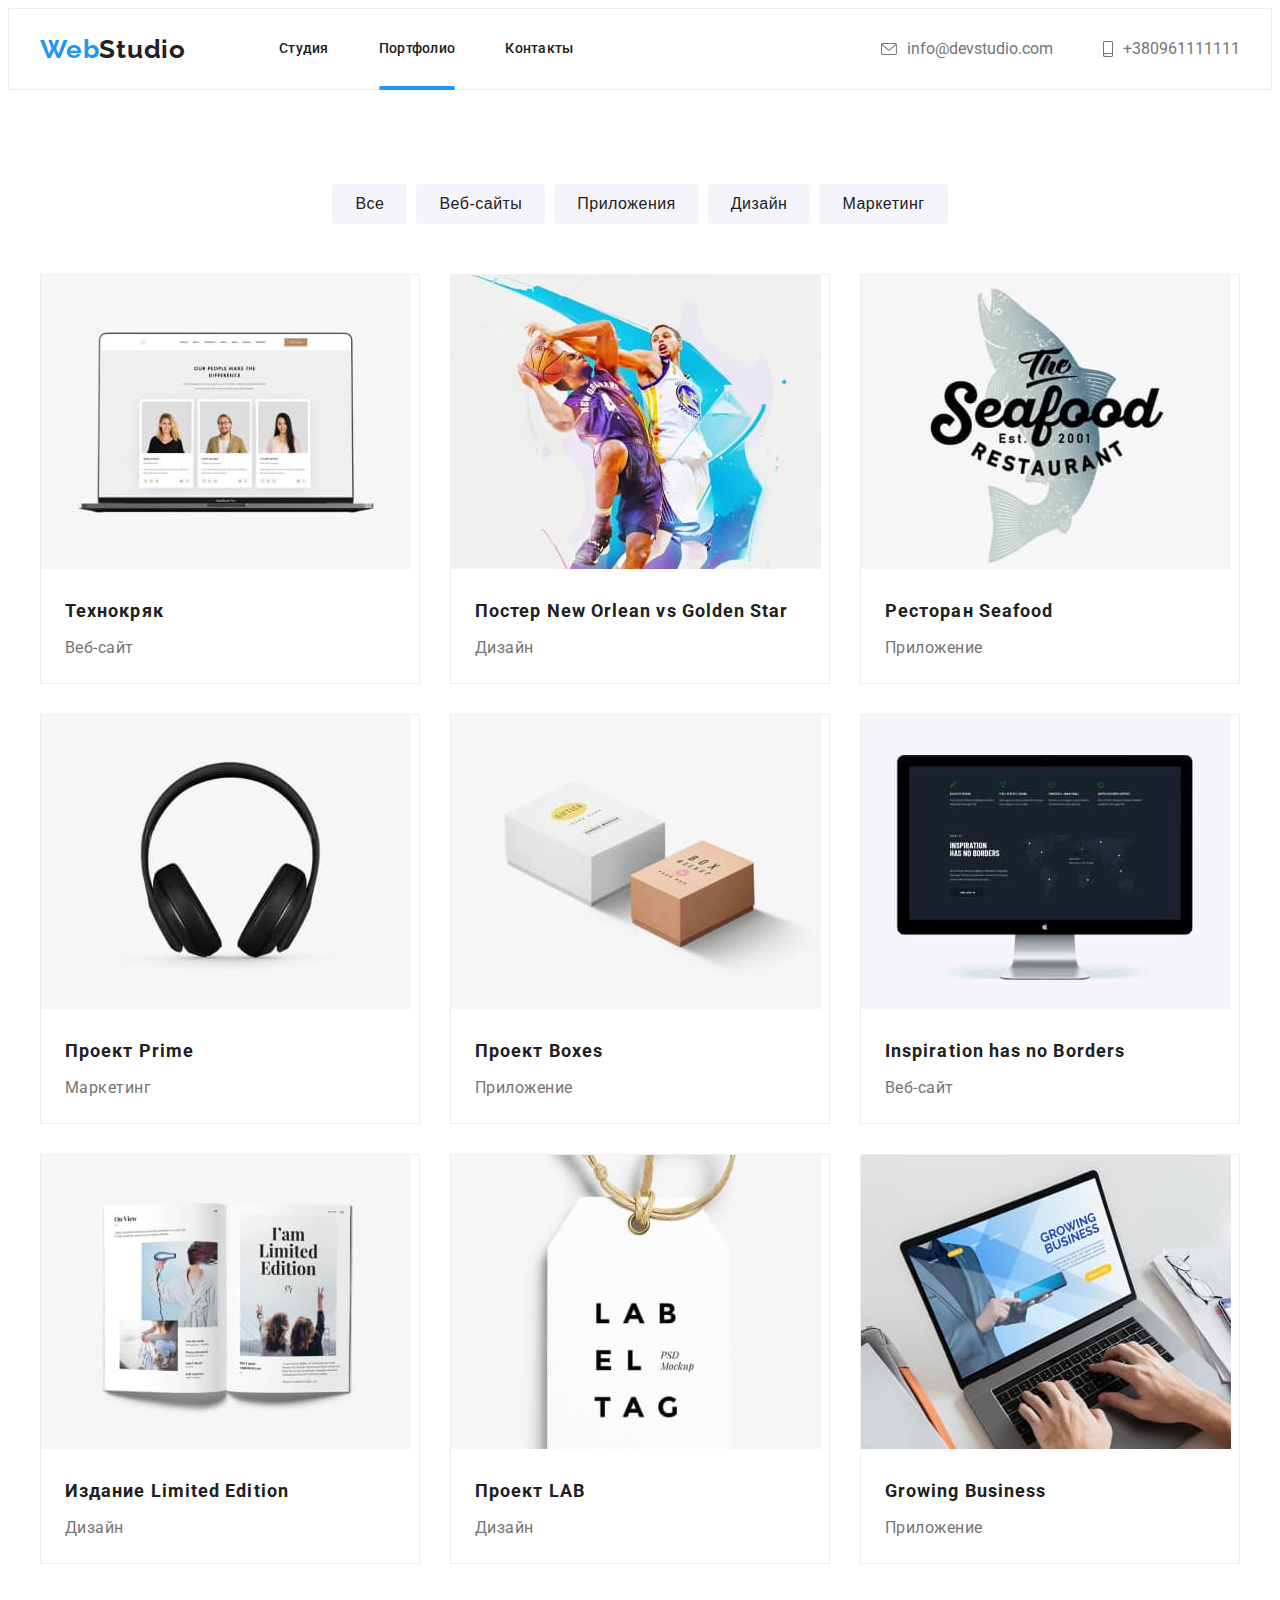
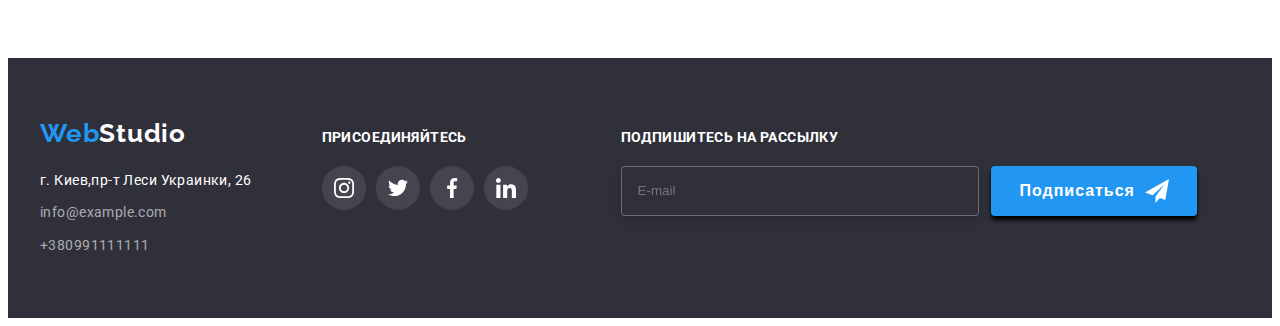
==== commit cf7e6663: "The HTML code of the project was refactored using the BEM methodology." ====
--- a/portfolio.html
+++ b/portfolio.html
@@ -14,6 +14,7 @@
   <link href="https://fonts.googleapis.com/css2?family=Raleway:wght@700&family=Roboto:wght@400;500;700;900&display=swap"
     rel="stylesheet" />
   <link rel="stylesheet" href="./css/style.css" />
+  <link rel="stylesheet" href="./css/main.min.css" />
 </head>
 
 <body>
--- a/css/main.min.css
+++ b/css/main.min.css
@@ -0,0 +1,3 @@
+:root{--main-title-color: #ffffff;--secondary-title-color: #212121;--main-text-color: #757575;--accent-color: #2196f3;--line-bg-color: #ffffff;--bg-color: #2f303a;--section-whatdo-color: #e5e5e5;--section-ourteam-color: #f5f4fa;--only-white-color: #ffffff;--icon-first-color: #afb1b8;--modal-window-bd: rgba(0, 0, 0, 0.2);--what-to-do-card-bg: rgba(47, 48, 58, 0.8);--bc-social-icon-footer: rgba(255, 255, 255, 0.1);--portfolio-card-color: rgba(33, 150, 243, 0.9);--bg-hero-gradient: rgba(47, 48, 58, 0.4);--cards-shadow: 0px 1px 1px rgba(0, 0, 0, 0.12),
+    0px 4px 4px rgba(0, 0, 0, 0.06), 1px 4px 6px rgba(0, 0, 0, 0.16)}body{font-family:"Roboto", sans-serif}p,h1,h2,h3,h4,h5,h6{margin-top:0;margin-bottom:0}ul{margin-top:0;margin-bottom:0;padding-left:0}.list{list-style:none}.link{text-decoration:none}.container{width:1200px;padding-left:15px;padding-right:15px;margin:0 auto}.container-header{padding-top:0;padding-bottom:0}.section{padding-top:94px;padding-bottom:94px}.navigation__link.link.current::after{content:"";position:absolute;bottom:-1px;left:0;width:100%;height:4px;border-radius:2px;background-color:var(--accent-color)}.navigation__logo{font-family:Raleway;font-style:normal;font-weight:bold;font-size:26px;line-height:1.19;letter-spacing:0.03em;color:var(--accent-color);margin-right:93px}.footer__logo{font-family:Raleway;font-style:normal;font-weight:bold;font-size:26px;line-height:1.19;letter-spacing:0.03em;color:var(--accent-color)}.header{background:var(--line-bg-color);border:1px solid #ececec}.header .container{display:flex;align-items:center}.navigation{display:flex;align-items:center}.navigation__list{display:flex}.navigation__item{position:relative}.navigation__item:not(:last-child){margin-right:50px}.navigation__text{font-family:Raleway;font-style:normal;font-weight:bold;font-size:26px;line-height:1.19;letter-spacing:0.03em;color:var(--secondary-title-color)}.navigation__link{display:inline-block;font-weight:500;font-size:14px;line-height:1.14;letter-spacing:0.02em;color:var(--secondary-title-color);padding-top:32px;padding-bottom:32px;transition:color 250ms cubic-bezier(0.4, 0, 0.2, 1)}.navigation__link:hover,.navigation__link:focus{color:var(--accent-color)}.contact-nav{display:flex;margin-left:auto}.contact-nav>.contact-nav__item:not(:last-child){margin-right:50px}.contact-nav__link{display:flex;align-items:center;transition:color 250ms cubic-bezier(0.4, 0, 0.2, 1)}.contact-nav .contact-nav__link{color:var(--main-text-color)}.contact-nav__link:hover,.contact-nav__link:focus{color:var(--accent-color)}.contact-nav__icon{margin-right:10px;fill:currentColor}.header-mail{display:block;font-weight:500;font-size:14px;line-height:1.14;letter-spacing:0.02em;color:var(--main-text-color);margin-right:50px;padding-top:32px;padding-bottom:32px}.header-mail:hover,.header-mail:focus{color:var(--accent-color)}.header-tel{display:block;font-weight:500;font-size:14px;line-height:1.14;letter-spacing:0.02em;color:var(--main-text-color);padding-top:32px;padding-bottom:32px}.hero{background:linear-gradient(var(--bg-hero-gradient), var(--bg-hero-gradient)),url(../images/hero/hero.jpg);background-color:var(--bg-color);max-width:1600px;height:600px;text-align:center;padding-top:200px;padding-bottom:200px;background-repeat:no-repeat;background-position:center;background-size:cover;margin:0 auto}.hero__title{font-weight:900;font-size:44px;line-height:1.36;text-align:center;letter-spacing:0.06em;text-transform:uppercase;color:var(--only-white-color);margin-bottom:30px}.hero__button{font-family:"Roboto";font-weight:bold;font-size:16px;line-height:1.87;text-align:center;letter-spacing:0.06em;color:var(--only-white-color);padding:10px 32px 10px 32px}.btn{background:var(--accent-color);border-radius:4px;border:1px solid transparent}.btn{cursor:pointer}.feature{padding-top:94px;padding-bottom:94px}.feature__list{display:flex;align-items:center}.feature__item{width:270px;display:flex;flex-direction:column}.feature__item:not(:last-child){margin-right:30px}.feature__card{display:flex;align-items:center;background-color:#f5f4fa;margin-bottom:30px;height:120px}.feature__icon{border-radius:4px}.feature__title{font-weight:bold;font-size:14px;line-height:16px;letter-spacing:0.03em;text-transform:uppercase;color:var(--secondary-title-color);padding-bottom:10px}.feature__subtitle{font-weight:normal;font-size:14px;line-height:1.71;letter-spacing:0.03em;color:var(--main-text-color)}.whatdo{padding-bottom:94px}.whatdo__list{display:flex}.whatdo__item:not(:last-child){margin-right:30px}.whatdo__caption{font-weight:bold;font-size:36px;line-height:1.16;text-align:center;letter-spacing:0.03em;color:var(--secondary-title-color);margin-bottom:50px}.whatdo__item{position:relative}.whatdo__img{display:block;max-width:100%;height:auto}.whatdo__title{font-weight:bold;font-size:14px;line-height:1.14;text-align:center;letter-spacing:0.03em;text-transform:uppercase;color:var(--only-white-color)}.whatdo__sector{position:absolute;bottom:0;width:100%;display:flex;height:70px;align-items:center;justify-content:center;background-color:var(--what-to-do-card-bg)}.ourteam{background:var(--section-ourteam-color);padding-top:94px;padding-bottom:94px}.ourteam__caption{font-weight:bold;font-size:36px;line-height:1.16;text-align:center;letter-spacing:0.03em;color:var(--secondary-title-color)}.ourteam__list{display:flex;padding-top:50px}.ourteam__item:not(:last-child){margin-right:30px}.ourteam__item{background-color:var(--only-white-color)}.ourteam__img{border-radius:0px}.ourteam__description{padding-top:30px;padding-bottom:30px;box-shadow:var(--cards-shadow)}.ourteam__people{font-weight:500;font-size:16px;line-height:1.18;text-align:center;letter-spacing:0.03em;color:var(--secondary-title-color);padding-bottom:10px}.ourteam__position{font-weight:normal;font-size:16px;line-height:1.18;text-align:center;letter-spacing:0.03em;color:var(--main-text-color);margin-bottom:16px}.socials-list{display:flex;justify-content:center}.social__item{width:44px;height:44px}.social__item:not(:last-child){margin-right:10px}.social__link{width:100%;height:100%;display:flex;align-items:center;justify-content:center;border-radius:50%;fill:#afb1b8;transition:background-color 250ms cubic-bezier(0.4, 0, 0.2, 1)}.social__link:hover,.social__link:focus{background-color:var(--accent-color)}.social__icon{transition:fill 250ms cubic-bezier(0.4, 0, 0.2, 1)}.social__link:hover .social__icon,.social__link:focus .social__icon{fill:var(--only-white-color)}.customers{padding-top:94px;padding-bottom:94px}.customers__title{font-weight:bold;font-size:36px;line-height:42px;text-align:center;letter-spacing:0.03em;color:var(--secondary-title-color);margin-bottom:50px}.customers__list{display:flex;justify-content:center;align-items:center}.customers__item:not(:last-child){margin-right:30px}.customers__link{display:flex;justify-content:center;align-items:center;width:170px;height:92px;border:1px solid var(--icon-first-color);border-radius:4px;cursor:pointer;transition:border-color 250ms cubic-bezier(0.4, 0, 0.2, 1)}.customers__icon{fill:var(--icon-first-color);transition:fill 250ms cubic-bezier(0.4, 0, 0.2, 1)}.customers__link:hover,.customers__link:focus{border-color:var(--accent-color);fill:var(--accent-color)}.customers__icon:focus,.customers__icon:hover{fill:var(--accent-color);border-color:var(--accent-color)}.customers__link:hover .customers__icon,.customers__link:focus .customers__icon{fill:var(--accent-color)}.footer{background:var(--bg-color);padding-top:60px;padding-bottom:60px}.footer-contact{margin-right:70px}.footer__text{font-family:Raleway;font-style:normal;font-weight:bold;font-size:26px;line-height:1.19;letter-spacing:0.03em;color:var(--only-white-color)}.footer__list-address{margin-top:20px}.footer__item{margin-top:9px}.footer__address{font-style:normal;font-weight:normal;font-size:14px;line-height:1.71;letter-spacing:0.03em;color:var(--only-white-color)}.footer__address:hover,.footer__address:focus{color:var(--accent-color)}.footer__email{font-style:normal;font-weight:normal;font-size:14px;line-height:1.71;letter-spacing:0.03em;color:rgba(255,255,255,0.6);margin-top:9px;transition:color 250ms cubic-bezier(0.4, 0, 0.2, 1)}.footer__email:hover,.footer__email:focus{color:var(--accent-color)}.footer__tel{font-style:normal;font-weight:normal;font-size:14px;line-height:1.71;letter-spacing:0.03em;color:rgba(255,255,255,0.6);transition:color 250ms cubic-bezier(0.4, 0, 0.2, 1)}.footer__tel:hover,.footer__tel:focus{color:var(--accent-color)}.footer .container{display:flex;align-items:baseline}.footer-social{margin-right:93px}.footer-social__title{font-weight:700;line-height:1.14;letter-spacing:0.03em;text-transform:uppercase;color:var(--only-white-color);margin-bottom:20px;font-size:14px}.footer-social__list{display:flex;justify-content:center}.footer-socials__item{width:44px;height:44px}.footer-socials__item:not(:last-child){margin-right:10px}.footer-socials__link{width:100%;height:100%;display:flex;align-items:center;justify-content:center;border-radius:50%;fill:var(--only-white-color);background-color:var(--bc-social-icon-footer);transition:background-color 250ms cubic-bezier(0.4, 0, 0.2, 1)}.footer-socials__link:hover,.footer-socials__link:focus{background-color:var(--accent-color);filter:drop-shadow(0px 4px 4px rgba(0,0,0,0.25));border-radius:50%}.footer-socials__icon{transition:fill 250ms cubic-bezier(0.4, 0, 0.2, 1)}.footer-socials__link:hover .footer-socials__icon,.footer-socials__link:focus .footer-socials__icon{fill:var(--only-white-color)}.footer h3{color:var(--main-title-color);margin-bottom:20px;text-transform:uppercase;font-size:14px;line-height:1.14;letter-spacing:0.03em;text-transform:uppercase}.malling-submit{display:flex}.malling-submit__label{display:flex;flex-direction:column}.malling-submit__input{margin-right:12px;padding-top:15px;padding-right:16px;padding-bottom:15px;padding-left:16px;width:358px;height:50px;color:#ffffff;background-color:#2f303a;border:1px solid rgba(255,255,255,0.3);box-sizing:border-box;filter:drop-shadow(0px 4px 4px rgba(0,0,0,0.15));border-radius:4px}.malling-submit__button{display:flex;align-items:center;text-align:center;padding-top:10px;padding-right:28px;padding-bottom:10px;padding-left:29px;background-color:var(--accent-color);color:var(--only-white-color);background:var(--accent-color);box-shadow:0px 4px 4px #000;border-radius:4px;font-weight:700;font-size:16px;line-height:1.87;letter-spacing:0.06em;border-radius:4px;border:none}.malling-submit__button svg{margin-left:10px;background-color:var(--accent-color);--color5: var(--only-white-color)}.portfolio-filter__list{display:flex;justify-content:center}.portfolio-filter__item:not(:last-child){margin-right:9px}.portfolio-filter__btn{background:var(--section-ourteam-color);border-radius:4px;font-weight:500;font-size:16px;line-height:1.62;text-align:center;letter-spacing:0.03em;color:var(--secondary-title-color);padding:6px 22px;border:1px solid transparent;cursor:pointer;transition:background-color,color 250ms cubic-bezier(0.4, 0, 0.2, 1)}.portfolio-filter__btn:focus,.portfolio-filter__btn:hover{background-color:var(--accent-color);color:var(--only-white-color)}.portfolio__container{margin-left:auto;margin-right:auto;width:1200px}.portfolio-projects__list{padding-top:50px;display:flex;flex-wrap:wrap;margin-top:-30px;margin-left:-30px}.portfolio-projects__item{background:var(--only-white-color);border:1px solid #eeeeee;box-sizing:border-box;margin-top:30px;margin-left:30px;flex-basis:calc((100% / 3) - 30px)}.portfolio-projects__link{cursor:pointer}.portfolio-projects__link.link{display:inline-block;width:100%;height:100%;transition:box-shadow 250ms cubic-bezier(0.4, 0, 0.2, 1)}.portfolio-projects__link:hover,.portfolio-projects__link:focus{box-shadow:var(--cards-shadow)}.portfolio-projects__overlay{position:relative;overflow:hidden}.portfolio-projects__subtitle{position:absolute;top:0;left:0;height:100%;overflow:auto;transform:translateY(100%);transition:transform 250ms cubic-bezier(0.4, 0, 0.2, 1);padding:63px 24px;font-weight:normal;font-size:18px;line-height:1.56;letter-spacing:0.03em;color:var(--only-white-color);background-color:var(--portfolio-card-color)}.portfolio-projects__link:hover .portfolio-projects__subtitle{transform:translateY(0%)}.portfolio-projects__sector{padding:20px 24px}.portfolio-projects__title{font-weight:bold;font-size:18px;line-height:2;letter-spacing:0.06em;color:var(--secondary-title-color)}.portfolio-projects__type{font-weight:normal;font-size:16px;line-height:1.87;letter-spacing:0.03em;color:var(--main-text-color);margin-top:4px}.backdrop{position:fixed;top:0;left:0;width:100%;height:100%;background-color:var(--modal-window-bd);opacity:1;transition:opacity 250ms cubic-bezier(0.4, 0, 0.2, 1)}.backdrop.is-hidden{opacity:0;visibility:visible;pointer-events:none}.modal{position:absolute;top:50%;left:50%;transform:translate(-50%, -50%);min-width:528px;min-height:581px;padding:40px;box-shadow:var(--cards-shadow);border-radius:4px;background-color:var(--main-title-color)}.modal__close-button{position:absolute;top:8px;right:8px;width:30px;height:30px;border:1px solid rgba(0,0,0,0.1);border-radius:50%;background-color:var(--only-white-color);cursor:pointer}.modal__close-icon{position:absolute;top:50%;left:50%;transform:translate(-50%, -50%);width:18px;height:18px}.form{display:flex;flex-direction:column}.form h2{margin-bottom:12px;font-weight:700;font-size:20px;line-height:23px;text-align:center;letter-spacing:0.03em;color:var(--secondary-title-color)}.form__inputs{margin-bottom:20px}.checkbox{align-self:center}.form__label{position:relative;display:flex;flex-direction:column;margin-bottom:10px}.form__label span{margin-bottom:4px;font-weight:400;font-size:12px;line-height:1.16;letter-spacing:0.01em;color:var(--main-text-color)}.form__input{padding-top:12px;padding-bottom:12px;padding-left:42px;border:1px solid rgba(33,33,33,0.2);box-sizing:border-box;border-radius:4px;cursor:pointer;font-size:16px;transition-duration:250ms;transition-timing-function:cubic-bezier(0.4, 0, 0.2, 1)}.form__label svg{position:absolute;bottom:13.5px;left:12px;fill:var(--secondary-title-color)}.checkbox{align-self:center}.checkbox__label{display:flex;align-items:center;margin-bottom:30px}.checkbox__input{position:absolute;width:1px;height:1px;margin:-1px;border:0;padding:0;clip:rect(0 0 0 0);overflow:hidden}.checkbox__input+svg{display:inline-block;margin-right:7px;height:15px;width:16px;background-color:var(--only-white-color);border-radius:2px;transition-duration:250ms;transition-timing-function:cubic-bezier(0.4, 0, 0.2, 1)}.checkbox span{align-self:center;font-weight:400;font-size:14px;line-height:1.71;letter-spacing:0.03em;color:var(--auxiliary-text-color)}.form__button{display:flex;align-items:center;text-align:center;padding-top:10px;padding-bottom:10px;background-color:var(--accent-color);color:var(--main-title-color);background:var(--accent-color);box-shadow:0px 4px 4px #000;border-radius:4px;font-weight:700;font-size:16px;line-height:1.87;letter-spacing:0.06em;border-radius:4px;border:none;align-self:center;padding-right:55px;padding-left:56px}.form-button:hover,.form-button:focus{background:var(--accent-color);box-shadow:0px 4px 4px #000;border-radius:4px;cursor:pointer}.modal input:focus,.modal textarea:focus{border-color:var(--accent-color);outline:none;cursor:pointer;transition-duration:250ms;transition-timing-function:cubic-bezier(0.4, 0, 0.2, 1)}.modal input:focus ~ svg{fill:var(--accent-color);cursor:pointer;transition-duration:250ms;transition-timing-function:cubic-bezier(0.4, 0, 0.2, 1)}.checkbox-input:checked+svg{background-color:var(--accent-color);background-image:url(./images/icon/icon-check.svg);background-size:contain;background-origin:border-box;border-color:transparent;border-radius:2px;transition-duration:250ms;transition-timing-function:cubic-bezier(0.4, 0, 0.2, 1)}
+/*# sourceMappingURL=main.min.css.map */